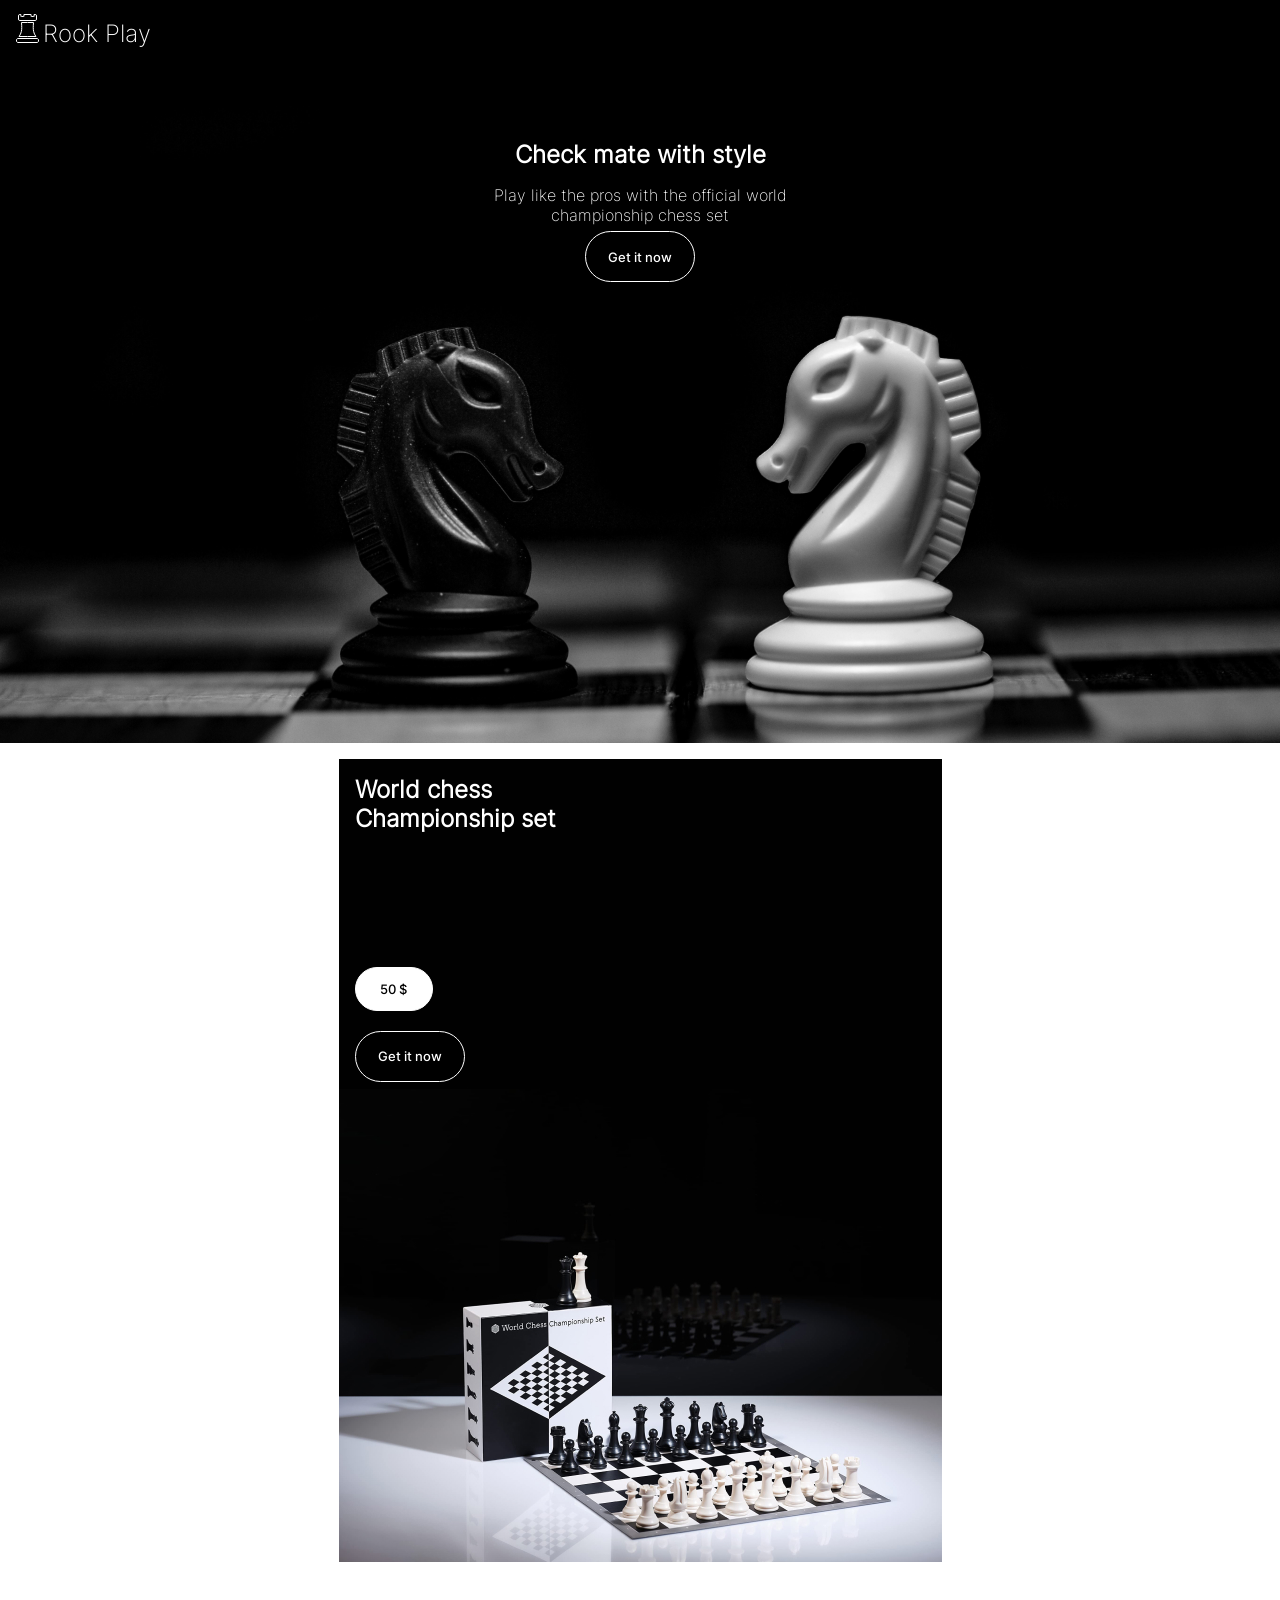
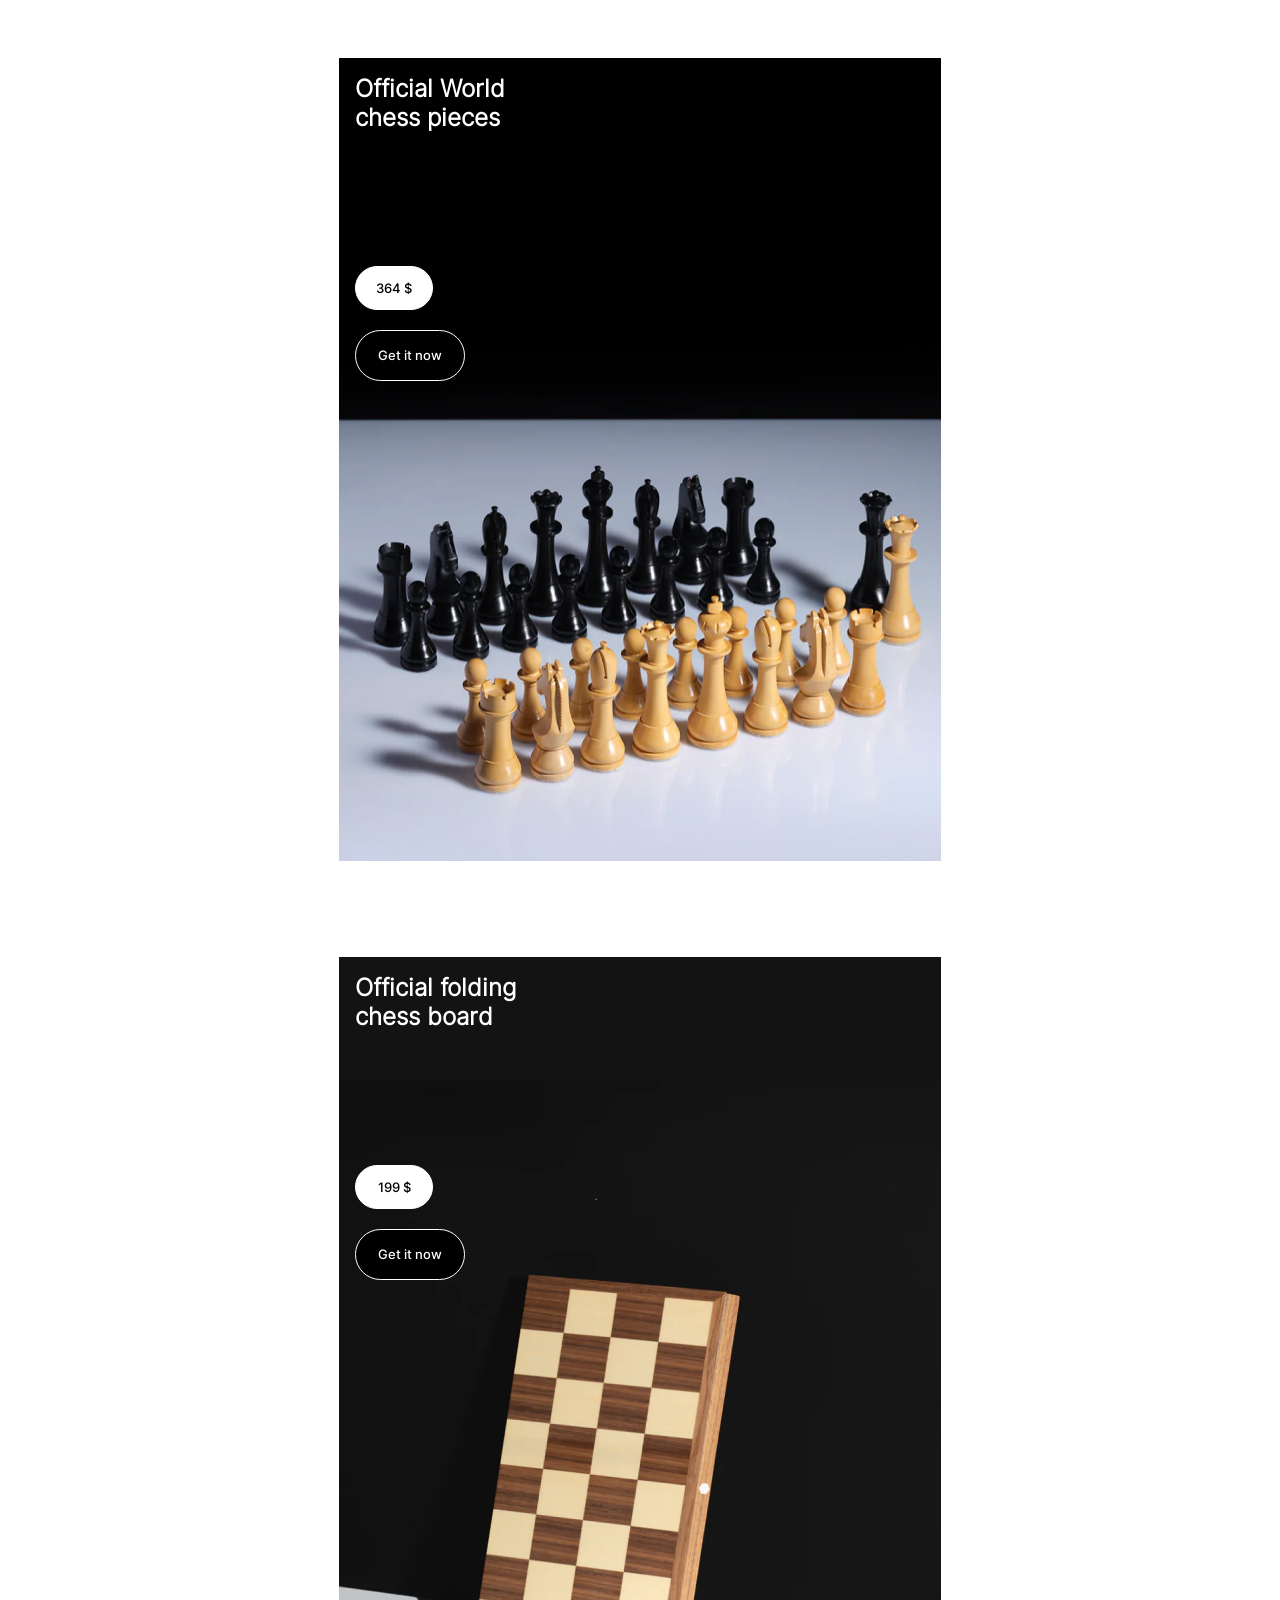
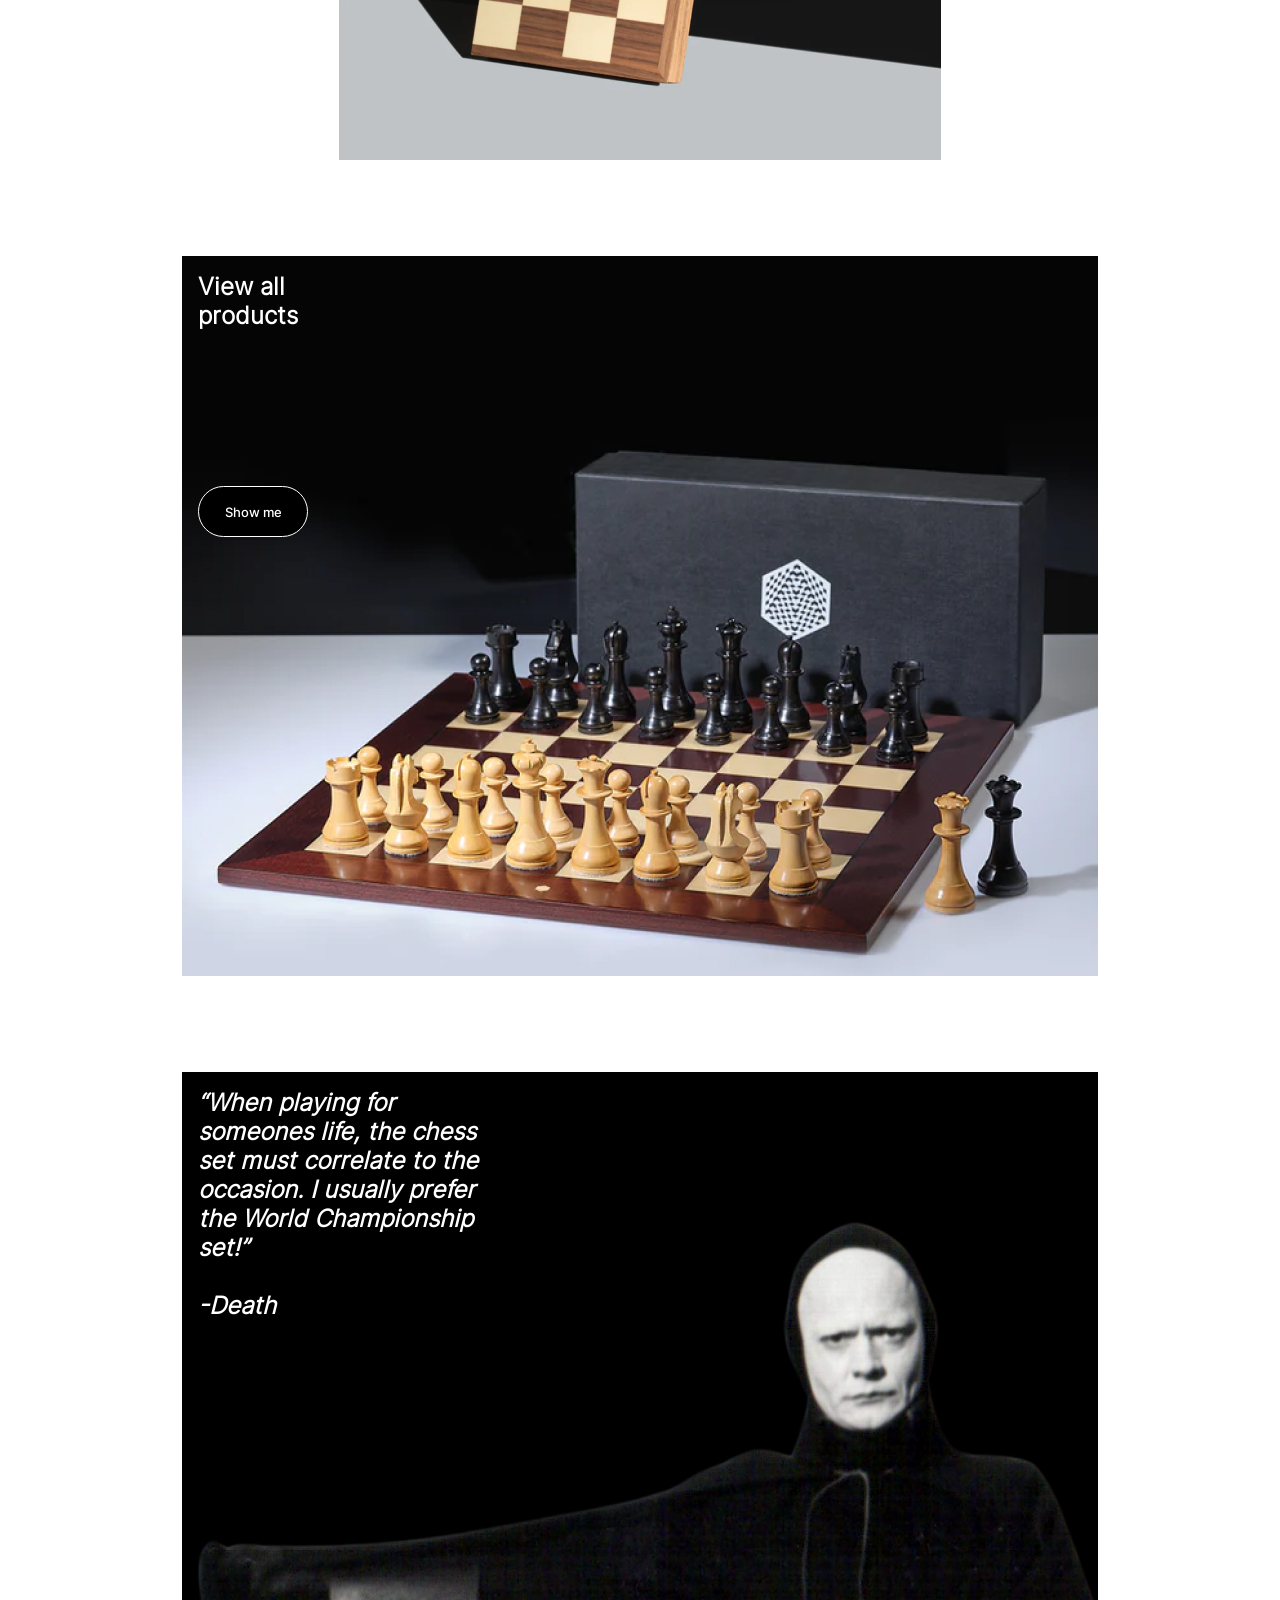
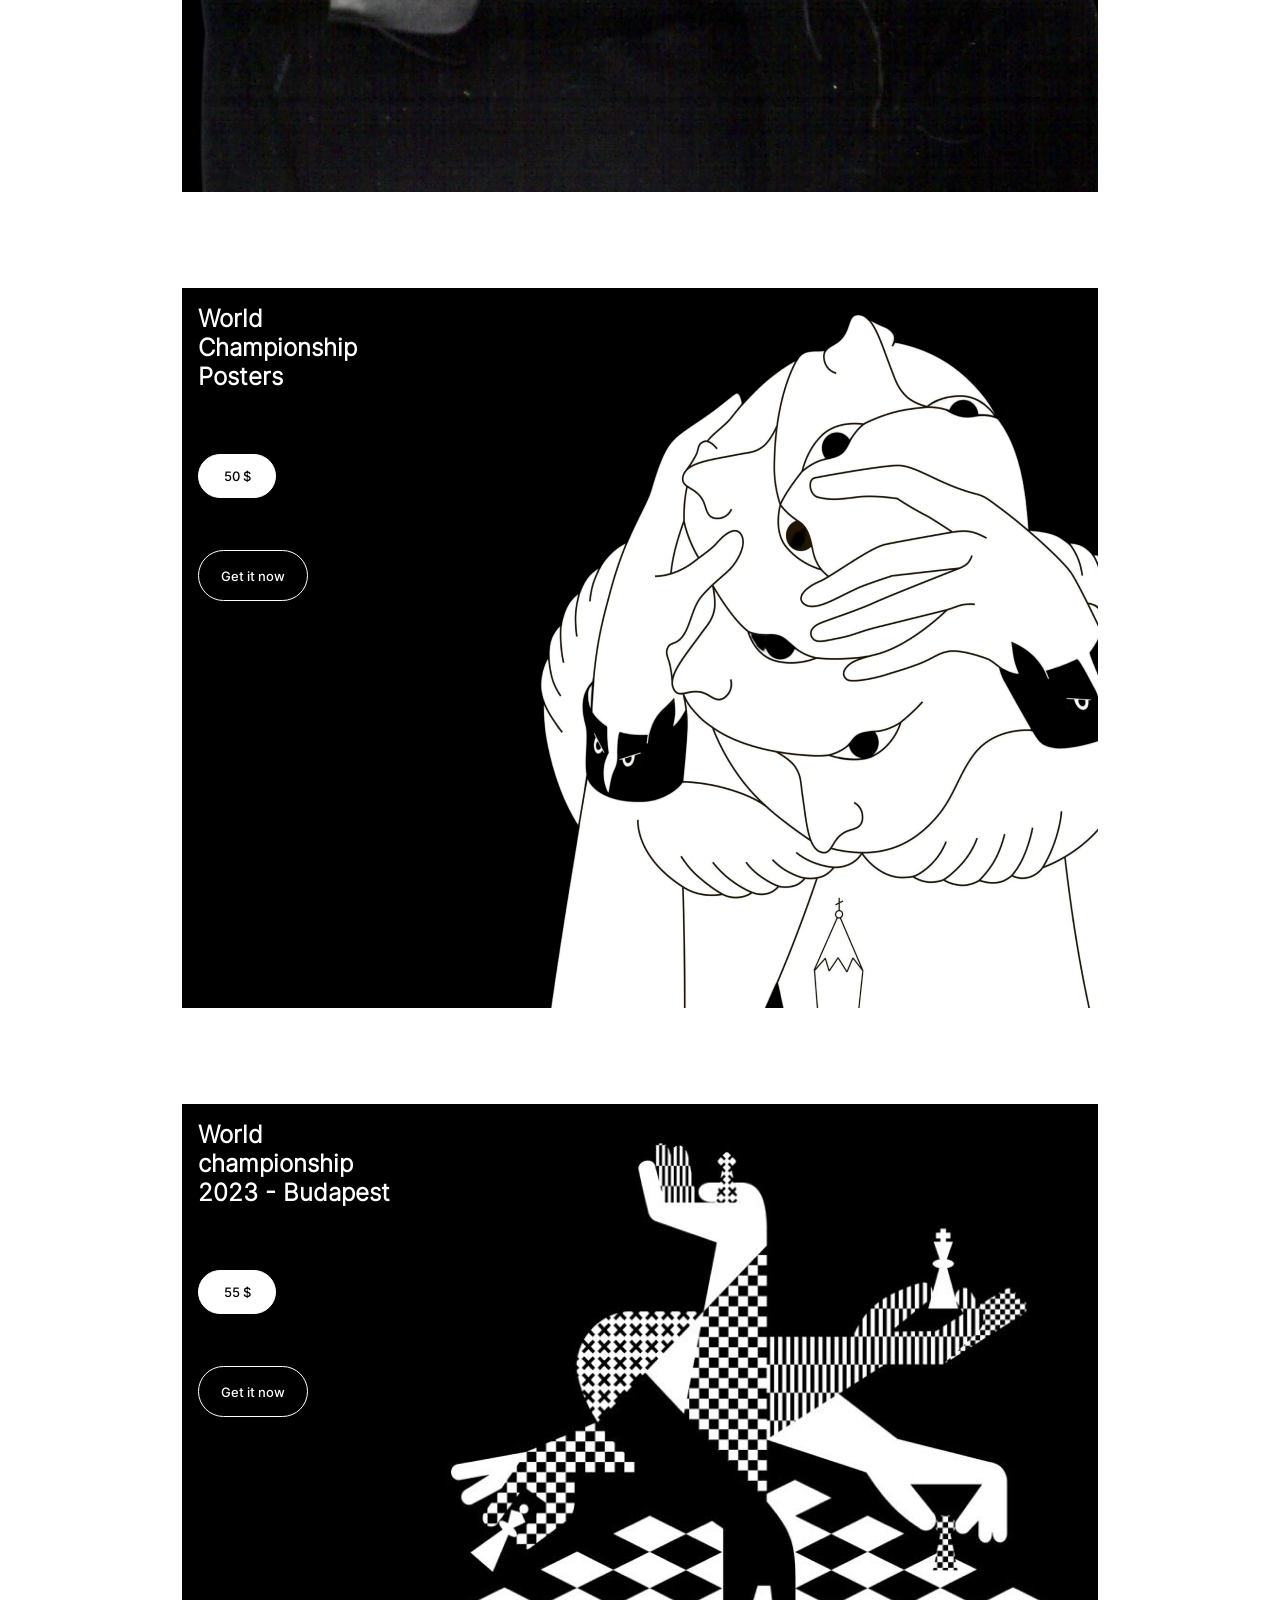
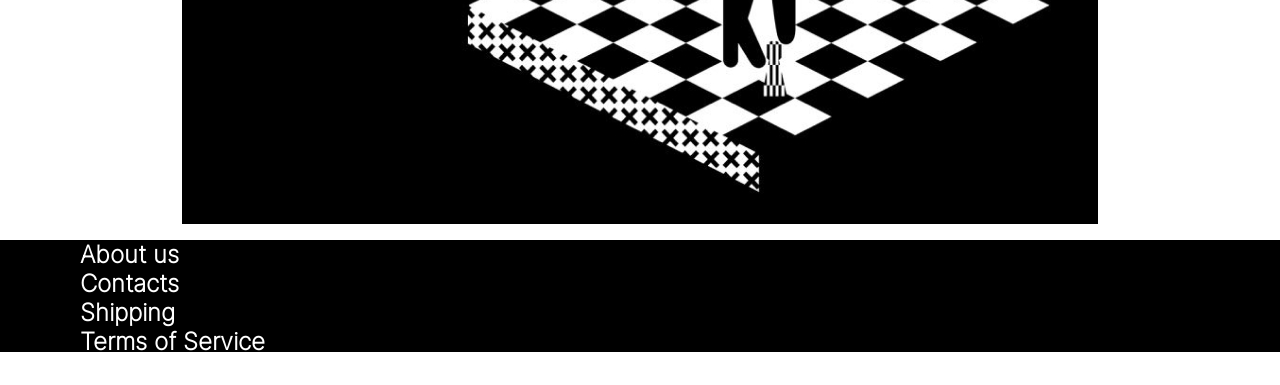
==== index.html @ f9049eaf "new pictures and some styling" ====
<!DOCTYPE html>
<html lang="en">
  <head>
    <link href="styles.css" rel="stylesheet" />
    <link href="fonts.css" rel="stylesheet" />
    <meta charset="UTF-8" />
    <meta http-equiv="X-UA-Compatible" content="IE=edge" />
    <meta name="viewport" content="width=device-width, initial-scale=1.0" />
    <title>Rookplay</title>
  </head>
  <body>
    <header>
      <nav>
        <div class="logo">
          <img src="/pictures/logo.svg" />
        </div>
        <p>Rook Play</p>
        <div class="hamburgerMenu">
          <img src="/pictures/hamburgerMenu.svg" />
        </div>
        <div class="desktopNav">
          <p>About</p>
          <p>Tickets</p>
          <p>shop</p>
        </div>
      </nav>
      <section class="hero">
        <h2>Check mate with style</h2>
        <p>Play like the pros with the official world championship chess set</p>
        <img class="heroMobile" src="/pictures/hero320.png" />
        <img class="heroDesktop" src="/pictures/herobig.png" />
        <button class="buy">Get it now</button>
      </section>
    </header>

    <main>
      <section id="set" class="card">
        <h2>World chess Championship set</h2>
        <img
          class="picturesMobile"
          src="/pictures/coffee-house-chess-pieces-black-boxwood-both-pieces-thumb-1500x1180__26041 2.png"
          alt="chess set"
        />
        <img
          class="picturesDesktop"
          src="/pictures/setDesktop.jpg"
          alt="chess set"
        />

        <button class="buy">Get it now</button>
        <button class="price">50 $</button>
      </section>

      <section id="pieces" class="card">
        <h2>Official World <br />chess pieces</h2>
        <img
          class="picturesMobile"
          src="/pictures/coffee-house-chess-pieces-black-boxwood-both-pieces-thumb-1500x1180__26041 3.png"
        />
        <img class="picturesDesktop" src="/pictures/piecesDesktop.jpg" />
        <button class="buy">Get it now</button>
        <button class="price">364 $</button>
      </section>

      <section id="board" class="card">
        <h2>
          Official folding <br />
          chess board
        </h2>
        <img
          class="picturesMobile"
          src="/pictures/board.png"
          alt="chessBoard"
        />
        <img class="picturesDesktop" src="/pictures/foldingDesktop.jpg" />
        <button class="buy">Get it now</button>
        <button class="price">199 $</button>
      </section>

      <section id="allProducts" class="card">
        <h2>
          View all<br />
          products
        </h2>
        <img
          class="picturesMobile"
          src="/pictures/viewallproducts.jpg"
          alt="view all products"
        />
        <img class="picturesDesktop" src="/pictures/viewAllDesktop.jpg" />
        <button class="buy">Show me</button>
      </section>

      <section id="quote" class="card">
        <h2 class="quote">
          “When playing for someones life, the chess set must correlate to the
          occasion. I usually prefer the World Championship set!” <br /><br />
          -Death
        </h2>
        <img
          class="picturesMobile"
          src="/pictures/doden320.jpg"
          alt="view all products"
        />
        <img class="picturesDesktop" src="/pictures/deathDesktop.jpg" />
      </section>

      <section id="poster" class="card">
        <h2>
          World<br />
          Championship<br />
          Posters
        </h2>
        <img class="picturesMobile" src="/pictures/poster.jpg" alt="poster" />
        <img class="picturesDesktop" src="/pictures/posterDesktop.jpg" />
        <button class="buy">Get it now</button>
        <button class="price">50 $</button>
      </section>

      <section id="ticket" class="card">
        <h2>
          World <br />
          championship <br />
          2023 - Budapest
        </h2>
        <img class="picturesMobile" src="/pictures/tickets.png" alt="tickets" />
        <img class="picturesDesktop" src="/pictures/ticketsDesktop.jpg" />
        <button class="buy">Get it now</button>
        <button class="price">55 $</button>
      </section>
    </main>

    <footer>
      <div class="footerText">
        <h3>About us</h3>
        <h3>Contacts</h3>
        <h3>Shipping</h3>
        <h3>Terms of Service</h3>
        <h3>Refunds</h3>
      </div>
    </footer>
  </body>
</html>
---- styles.css ----
body {
  color: white;
  align-content: center;
  flex-direction: column;
  font-size: 16px;
  padding: 0;
  margin: 0;
}

nav {
  background-color: black;
  display: flex;
  align-items: center;
  height: 3.75rem;
  justify-content: space-between;
  padding-left: 1rem;
  padding-right: 1rem;
}

nav p {
  padding-left: 1.7rem;
  padding-top: 0.4rem;
  font-size: 24px;
  color: white;
}

.desktopNav {
  display: none;
}

header {
  background-color: black;
  width: 100%;
  display: flex;
  justify-content: center;
  align-content: center;
  flex-direction: column;
  padding: 0;
  margin: 0;
}

/* main {
      margin-left: 1rem;
      margin-right: 1rem;
  } */

h2,
p {
  padding-left: 1rem;
  padding-right: 1rem;
  position: absolute;
}

button.buy,
button.price {
  background-color: black;
  border-radius: 30px;
  border-color: white;
  border-width: 1px;
  border-style: groove;
  font-family: "interMedium";
  color: white;
  align-self: center;
  position: absolute;
}

button.buy {
  height: 3.188rem;
  width: 6.875rem;
  margin-right: 12rem;
  margin-bottom: 13rem;
}

button.price {
  width: 4.875rem;
  height: 2.75rem;
  margin-left: 14rem;
  margin-bottom: 21.4rem;
  /* margin-bottom: 98%; */
  background-color: white;
  color: black;
}

footer {
  margin-top: 1rem;
  height: 12.5rem;
  width: 100%;
  background-color: black;
  display: flex;
  flex-direction: column;
  justify-content: space-around;
  padding-left: 1rem;
}

/* section 1 */

.heroDesktop {
  display: none;
}
.hero {
  display: flex;
  flex-direction: column;
  align-items: center;
  text-align: center;
}

.hero h2 {
  margin-top: 5rem;
}

.hero p {
  margin-top: 7.813rem;
  width: 20.5rem;
}

.hero button {
  margin-top: 10.688rem;
  margin-right: 0rem;
}

/* section 1 */

#poster button.buy,
#ticket button.buy {
  margin-top: 4rem;
}

.picturesMobile {
  display: flex;
  /* width: 90%;
    height: 90%; */
}

.picturesDesktop {
  display: none;
}

.card {
  margin-top: 1rem;
  display: flex;
  justify-content: center;
}

.card h2 {
  width: 18.125rem;
  padding-top: 1rem;
}

.quote {
  font-style: italic;
}

@media screen and (min-width: 640px) {
  main {
    display: grid;
    grid-template-columns: repeat(2, 1fr);
    margin-left: 0;
    margin-right: 0;
  }

  .hamburgerMenu {
    display: none;
  }
  .desktopNav {
    display: flex;
  }

  .footerText {
    justify-content: space-between;
    flex-direction: row;
    align-items: center;
    margin-left: 1rem;
    margin-right: 1rem;
  }

  footer {
    height: 7rem;
  }
}

@media screen and (min-width: 1025px) {
  .heroMobile {
    display: none;
  }

  .heroDesktop {
    display: flex;
    width: 100%;
  }

  .picturesMobile {
    display: none;
  }

  .picturesDesktop {
    display: flex;
  }

  main {
    display: flex;
    flex-wrap: wrap;
    justify-content: space-evenly;
    margin-left: 0;
    margin-right: 0;
    gap: 5rem;
  }

  .card {
    display: flex;
    justify-content: left;
  }

  .card h2,
  .card button {
    margin-left: 1rem;
  }
  .footerText {
    justify-content: space-between;
    flex-direction: row;
    align-items: center;
    margin-left: 4rem;
    margin-right: 4rem;
  }
  footer {
    height: 7rem;
  }
}
---- fonts.css ----
@font-face {
    font-family: "interLight";
    src: local("interLight"), url(/Fonts/Inter/static/Inter-Light.ttf) format("truetype");
}

@font-face {
    font-family: 'interExtraLight';
    src:local('interExtraLight'), url(/Fonts/Inter/static/Inter-ExtraLight.ttf) format("truetype");
}
@font-face {
    font-family: 'interMedium';
    src:local('interMedium'), url(/Fonts/Inter/static/Inter-Medium.ttf) format("truetype");
}

p {
    font-family: 'interExtraLight';
    font-size: 16px;
}
h2 {
    font-size: 24px;
    font-family: 'interLight';
}

h3 {
    font-size: 24px;
    font-family: 'interExtraLight';
}

h1, h2, h3, p {
    padding: 0;
    margin: 0;
}
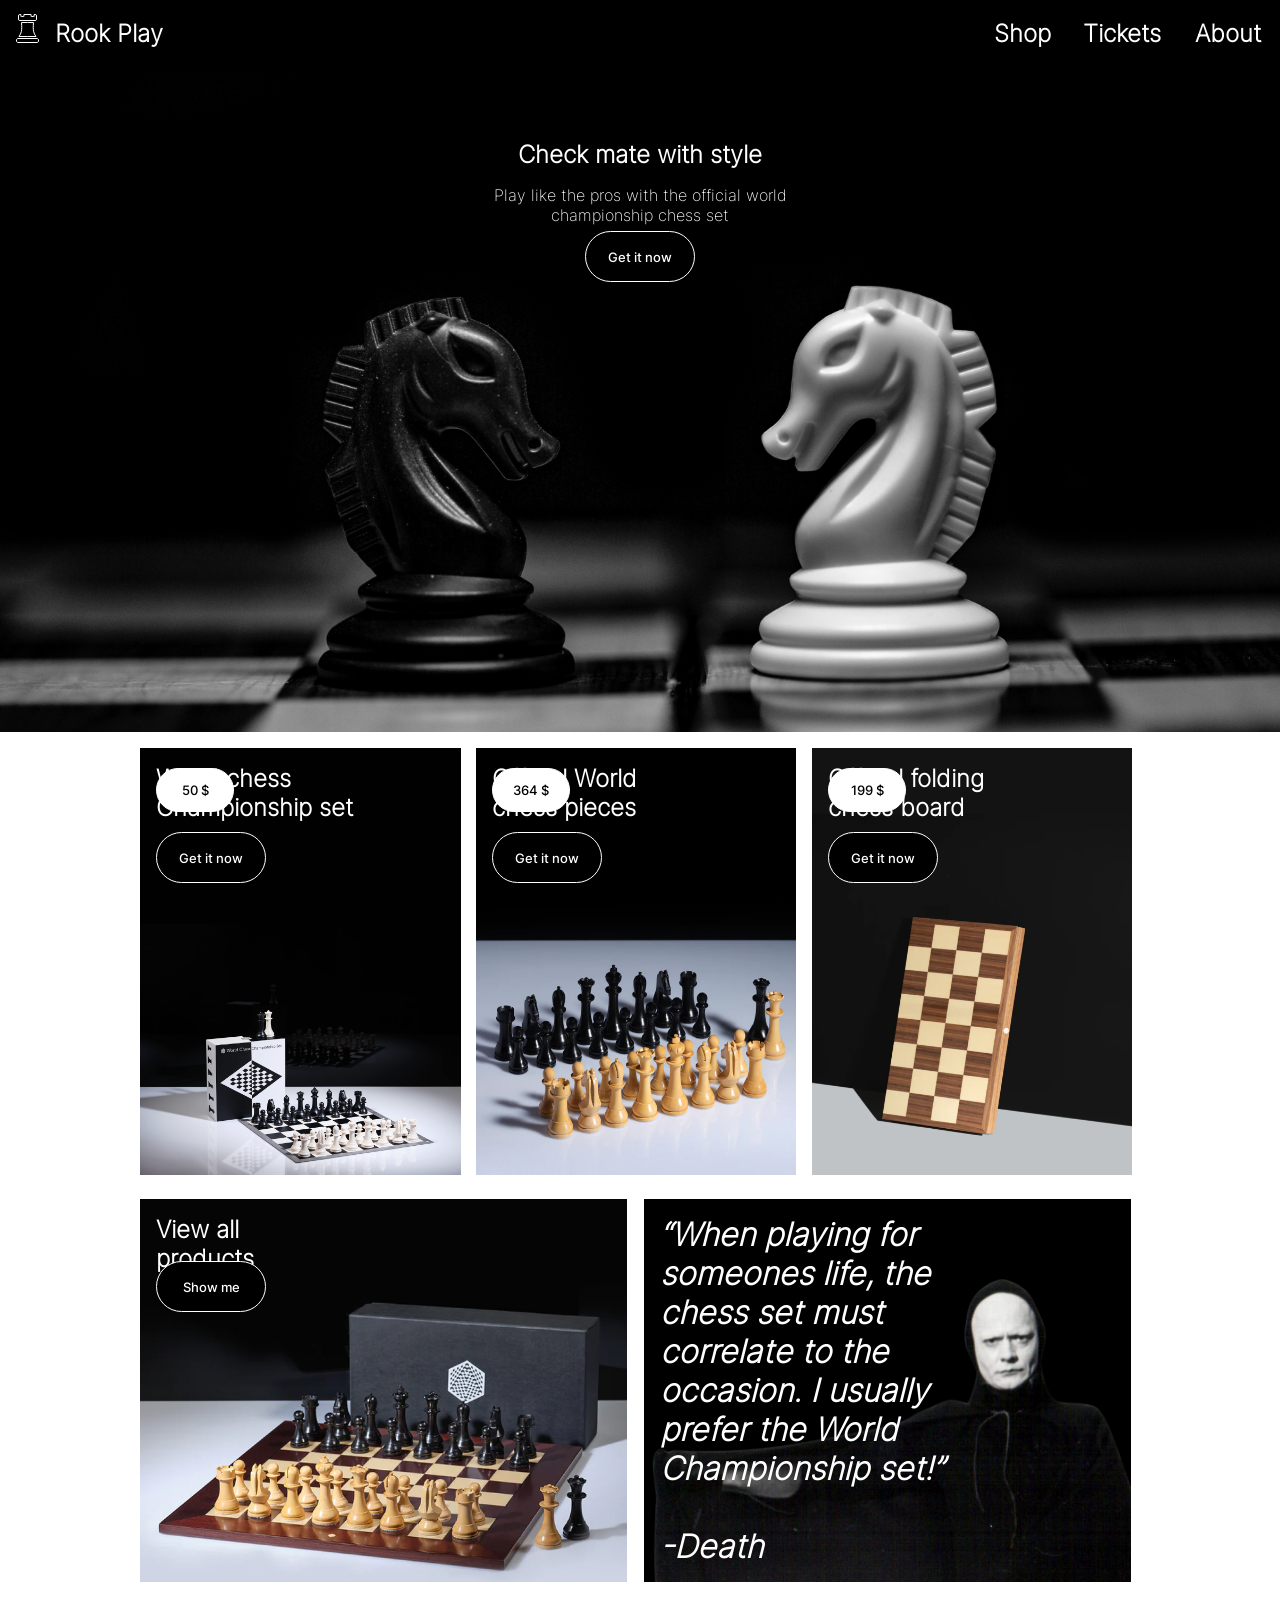
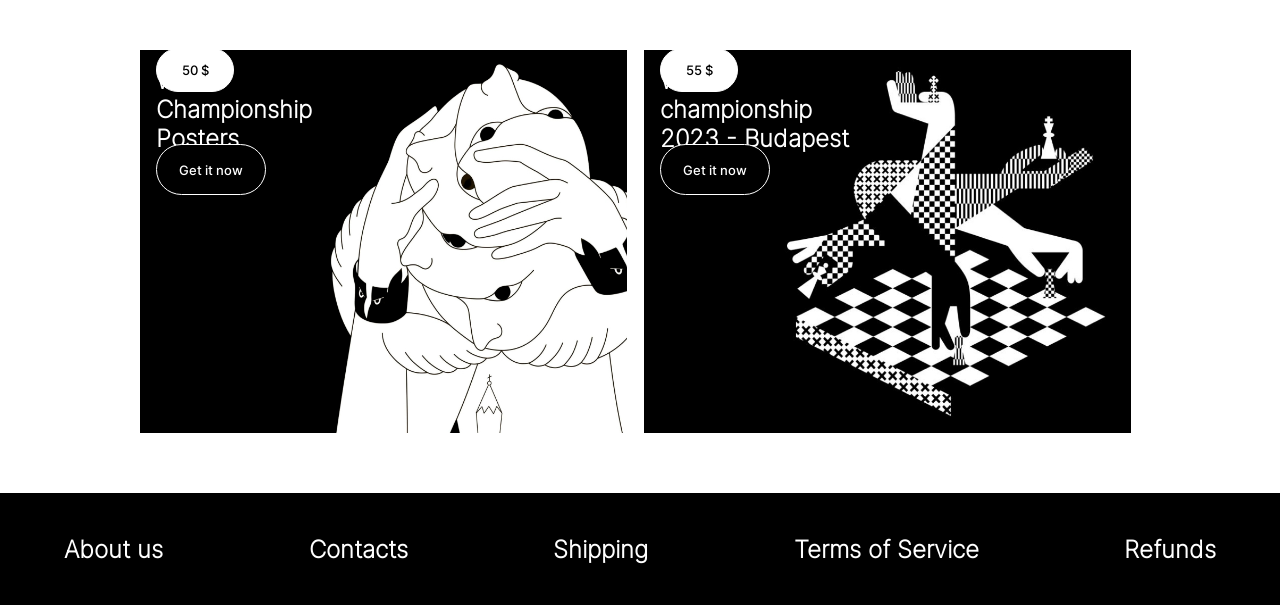
==== commit c6173623: "tried to finish everything but still some things left" ====
--- a/index.html
+++ b/index.html
@@ -14,25 +14,25 @@
         <div class="logo">
           <img src="/pictures/logo.svg" />
         </div>
-        <p>Rook Play</p>
-        <div class="hamburgerMenu">
-          <img src="/pictures/hamburgerMenu.svg" />
+        <div class="navInfo">
+          <h1>Rook Play</h1>
         </div>
-        <div class="desktopNav">
-          <p>About</p>
-          <p>Tickets</p>
-          <p>shop</p>
+        <div class="about">
+          <h2>About</h2>
         </div>
+        <div class="tickets"><h2>Tickets</h2></div>
+        <div class="shop"><h2>Shop</h2></div>
+        <img class="hamburgerMenu" src="/pictures/hamburgerMenu.svg" />
       </nav>
-      <section class="hero">
-        <h2>Check mate with style</h2>
-        <p>Play like the pros with the official world championship chess set</p>
-        <img class="heroMobile" src="/pictures/hero320.png" />
-        <img class="heroDesktop" src="/pictures/herobig.png" />
-        <button class="buy">Get it now</button>
-      </section>
     </header>
-
+    <section class="hero">
+      <h2>Check mate with style</h2>
+      <p>Play like the pros with the official world championship chess set</p>
+      <img class="heroMobile" src="/pictures/heroSmallDesktop.jpg" />
+      <img class="heroSmallDesktop" src="/pictures/heroSmallDesktop.jpg" />
+      <img class="heroDesktop" src="/pictures/heroDesktop.jpg" />
+      <button class="buy">Get it now</button>
+    </section>
     <main>
       <section id="set" class="card">
         <h2>World chess Championship set</h2>
--- a/styles.css
+++ b/styles.css
@@ -12,19 +12,38 @@
   display: flex;
   align-items: center;
   height: 3.75rem;
-  justify-content: space-between;
+  /* justify-content: space-between; */
   padding-left: 1rem;
   padding-right: 1rem;
 }
 
-nav p {
-  padding-left: 1.7rem;
+nav h1 {
+  padding-left: 1rem;
   padding-top: 0.4rem;
   font-size: 24px;
   color: white;
 }
 
-.desktopNav {
+.navInfo {
+  display: flex;
+  align-items: center;
+  justify-content: space-between;
+}
+.hamburgerMenu {
+  position: absolute;
+  right: 0;
+  margin-right: 1rem;
+}
+
+.about {
+  display: none;
+}
+
+.shop {
+  display: none;
+}
+
+.tickets {
   display: none;
 }
 
@@ -38,11 +57,6 @@
   padding: 0;
   margin: 0;
 }
-
-/* main {
-      margin-left: 1rem;
-      margin-right: 1rem;
-  } */
 
 h2,
 p {
@@ -81,6 +95,76 @@
   color: black;
 }
 
+/* section 1 */
+.heroMobile {
+  display: flex;
+  width: 100%;
+  height: 100%;
+  object-fit: cover;
+}
+
+.heroDesktop {
+  display: none;
+}
+
+.heroSmallDesktop {
+  display: none;
+}
+.hero {
+  display: flex;
+  flex-direction: column;
+  align-items: center;
+  text-align: center;
+  background-color: black;
+  height: 36.25rem;
+}
+
+.hero h2 {
+  margin-top: 5rem;
+}
+
+.hero p {
+  margin-top: 7.813rem;
+  width: 20.5rem;
+}
+
+.hero button {
+  margin-top: 10.688rem;
+  margin-right: 0rem;
+}
+
+/* section 1 */
+
+#poster button.buy,
+#ticket button.buy {
+  margin-top: 4rem;
+}
+
+.picturesMobile {
+  display: flex;
+  /* width: 90%;
+    height: 90%; */
+}
+
+.picturesDesktop {
+  display: none;
+}
+
+.card {
+  margin-top: 1rem;
+  display: flex;
+  justify-content: center;
+}
+
+.card h2 {
+  width: 18.125rem;
+  padding-top: 1rem;
+}
+
+.quote {
+  font-style: italic;
+}
+
 footer {
   margin-top: 1rem;
   height: 12.5rem;
@@ -89,65 +173,15 @@
   display: flex;
   flex-direction: column;
   justify-content: space-around;
-  padding-left: 1rem;
-}
-
-/* section 1 */
-
-.heroDesktop {
-  display: none;
-}
-.hero {
+  /* padding-left: 1rem; */
+}
+
+.footerText {
+  margin-left: 1.5rem;
+  margin-top: 1rem;
+  margin-bottom: 1rem;
   display: flex;
   flex-direction: column;
-  align-items: center;
-  text-align: center;
-}
-
-.hero h2 {
-  margin-top: 5rem;
-}
-
-.hero p {
-  margin-top: 7.813rem;
-  width: 20.5rem;
-}
-
-.hero button {
-  margin-top: 10.688rem;
-  margin-right: 0rem;
-}
-
-/* section 1 */
-
-#poster button.buy,
-#ticket button.buy {
-  margin-top: 4rem;
-}
-
-.picturesMobile {
-  display: flex;
-  /* width: 90%;
-    height: 90%; */
-}
-
-.picturesDesktop {
-  display: none;
-}
-
-.card {
-  margin-top: 1rem;
-  display: flex;
-  justify-content: center;
-}
-
-.card h2 {
-  width: 18.125rem;
-  padding-top: 1rem;
-}
-
-.quote {
-  font-style: italic;
 }
 
 @media screen and (min-width: 640px) {
@@ -158,13 +192,6 @@
     margin-right: 0;
   }
 
-  .hamburgerMenu {
-    display: none;
-  }
-  .desktopNav {
-    display: flex;
-  }
-
   .footerText {
     justify-content: space-between;
     flex-direction: row;
@@ -179,6 +206,35 @@
 }
 
 @media screen and (min-width: 1025px) {
+  .hamburgerMenu {
+    display: none;
+  }
+
+  .about,
+  .tickets,
+  .shop {
+    display: flex;
+    position: absolute;
+    right: 0;
+    align-items: center;
+    padding-top: 0.4rem;
+  }
+
+  .about {
+    padding-right: 5.3rem;
+  }
+
+  .tickets {
+    padding-right: 12.3rem;
+  }
+
+  .shop {
+    padding-right: 17.9rem;
+  }
+
+  .hero {
+    height: 42rem;
+  }
   .heroMobile {
     display: none;
   }
@@ -186,6 +242,8 @@
   .heroDesktop {
     display: flex;
     width: 100%;
+    height: 100%;
+    object-fit: cover;
   }
 
   .picturesMobile {
@@ -198,11 +256,68 @@
 
   main {
     display: flex;
-    flex-wrap: wrap;
-    justify-content: space-evenly;
-    margin-left: 0;
-    margin-right: 0;
-    gap: 5rem;
+    justify-content: center;
+    display: grid;
+
+    /* margin-left: 1rem; */
+    grid-template-columns: [first] 10rem [line2] 10rem [line3] 10rem [line4] 10rem [line5]10rem [line6]10rem[end];
+    grid-template-rows: repeat(3, 1fr);
+    gap: 0.5rem;
+  }
+
+  #set,
+  #pieces,
+  #board {
+    width: 320px;
+    height: 427px;
+  }
+
+  #allProducts,
+  #poster,
+  #quote,
+  #ticket {
+    width: 489px;
+    height: 383px;
+  }
+
+  #set {
+    grid-column-start: 1;
+    grid-row-start: 1;
+  }
+
+  #pieces {
+    grid-column-start: 3;
+    grid-row-start: 1;
+  }
+
+  #board {
+    grid-column-start: 5;
+    grid-row-start: 1;
+  }
+
+  #quote {
+    grid-column-start: 4;
+    grid-row-start: 2;
+  }
+
+  #quote h2 {
+    font-size: 32px;
+    width: 20rem;
+  }
+
+  #allProducts {
+    grid-column-start: 1;
+    grid-row-start: 2;
+  }
+
+  #poster {
+    grid-column-start: 1;
+    grid-row-start: 3;
+  }
+
+  #ticket {
+    grid-column-start: 4;
+    grid-row-start: 3;
   }
 
   .card {
@@ -225,3 +340,148 @@
     height: 7rem;
   }
 }
+
+@media screen and (min-width: 1920px) {
+  .hamburgerMenu {
+    display: none;
+  }
+
+  .about,
+  .tickets,
+  .shop {
+    display: flex;
+    position: absolute;
+    right: 0;
+    align-items: center;
+    padding-top: 0.4rem;
+  }
+
+  .about {
+    padding-right: 5.3rem;
+  }
+
+  .tickets {
+    padding-right: 12.3rem;
+  }
+
+  .shop {
+    padding-right: 17.9rem;
+  }
+
+  .hero {
+    height: 60.25rem;
+  }
+  .heroMobile {
+    display: none;
+  }
+  .heroSmallDesktop {
+    display: none;
+  }
+  .heroDesktop {
+    display: flex;
+    width: 100%;
+    height: 100%;
+    object-fit: cover;
+  }
+
+  .picturesMobile {
+    display: none;
+  }
+
+  .picturesDesktop {
+    display: flex;
+  }
+
+  #set,
+  #pieces,
+  #board {
+    width: auto;
+    height: auto;
+  }
+
+  #allProducts,
+  #poster,
+  #quote,
+  #ticket {
+    width: auto;
+    height: auto;
+  }
+  main {
+    display: grid;
+    margin-top: 1rem;
+    margin-left: 1rem;
+    margin-right: 1rem;
+    margin-bottom: 1rem;
+    grid-template-columns: [first] 301px [line2] 301px [line3] 301px [line4] 301px [line5]301px [line6]301px[end];
+
+    grid-template-rows: repeat(3, 1fr);
+    gap: 1rem;
+  }
+
+  #set {
+    grid-column-start: 1;
+    grid-row-start: 1;
+  }
+
+  #pieces {
+    grid-column-start: 3;
+    grid-row-start: 1;
+  }
+
+  #board {
+    grid-column-start: 5;
+    grid-row-start: 1;
+  }
+  /* #quote,
+  #allProducts,
+  #poster,
+  #ticket {
+    width: 916px;
+    height: 720px;
+  } */
+
+  #quote {
+    grid-column-start: 4;
+    grid-row-start: 2;
+  }
+
+  #quote h2 {
+    font-size: 35px;
+    width: 33rem;
+  }
+
+  #allProducts {
+    grid-column-start: 1;
+    grid-row-start: 2;
+  }
+
+  #poster {
+    grid-column-start: 1;
+    grid-row-start: 3;
+  }
+
+  #ticket {
+    grid-column-start: 4;
+    grid-row-start: 3;
+  }
+
+  .card {
+    display: flex;
+    justify-content: left;
+  }
+
+  .card h2,
+  .card button {
+    margin-left: 1rem;
+  }
+  .footerText {
+    justify-content: space-between;
+    flex-direction: row;
+    align-items: center;
+    margin-left: 4rem;
+    margin-right: 4rem;
+  }
+  footer {
+    height: 7rem;
+  }
+}
--- a/fonts.css
+++ b/fonts.css
@@ -1,32 +1,41 @@
 @font-face {
-    font-family: "interLight";
-    src: local("interLight"), url(/Fonts/Inter/static/Inter-Light.ttf) format("truetype");
+  font-family: "interLight";
+  src: local("interLight"),
+    url(/Fonts/Inter/static/Inter-Light.ttf) format("truetype");
 }
 
 @font-face {
-    font-family: 'interExtraLight';
-    src:local('interExtraLight'), url(/Fonts/Inter/static/Inter-ExtraLight.ttf) format("truetype");
+  font-family: "interExtraLight";
+  src: local("interExtraLight"),
+    url(/Fonts/Inter/static/Inter-ExtraLight.ttf) format("truetype");
 }
 @font-face {
-    font-family: 'interMedium';
-    src:local('interMedium'), url(/Fonts/Inter/static/Inter-Medium.ttf) format("truetype");
+  font-family: "interMedium";
+  src: local("interMedium"),
+    url(/Fonts/Inter/static/Inter-Medium.ttf) format("truetype");
 }
 
+h1 {
+  font-family: "interExtraLight";
+}
 p {
-    font-family: 'interExtraLight';
-    font-size: 16px;
+  font-family: "interExtraLight";
+  font-size: 16px;
 }
 h2 {
-    font-size: 24px;
-    font-family: 'interLight';
+  font-size: 24px;
+  font-family: "interExtraLight";
 }
 
 h3 {
-    font-size: 24px;
-    font-family: 'interExtraLight';
+  font-size: 24px;
+  font-family: "interExtraLight";
 }
 
-h1, h2, h3, p {
-    padding: 0;
-    margin: 0;
-}+h1,
+h2,
+h3,
+p {
+  padding: 0;
+  margin: 0;
+}
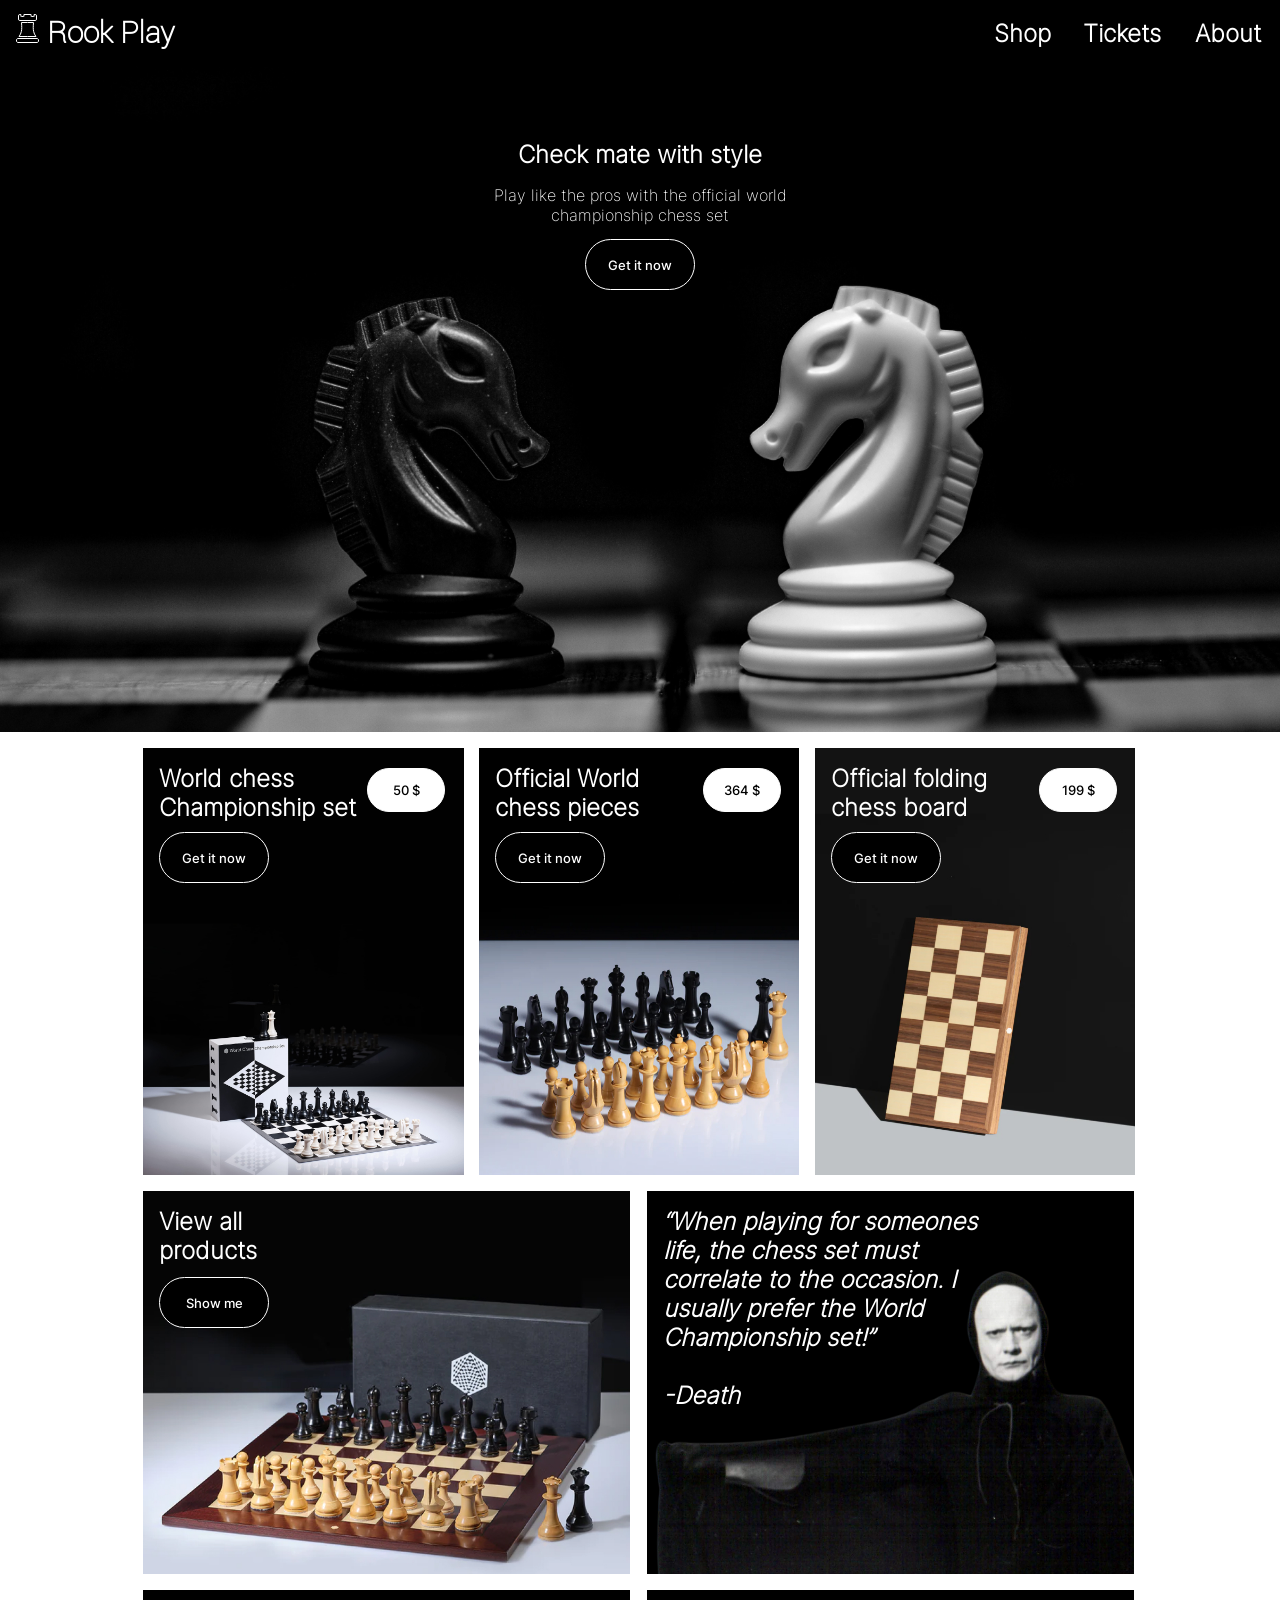
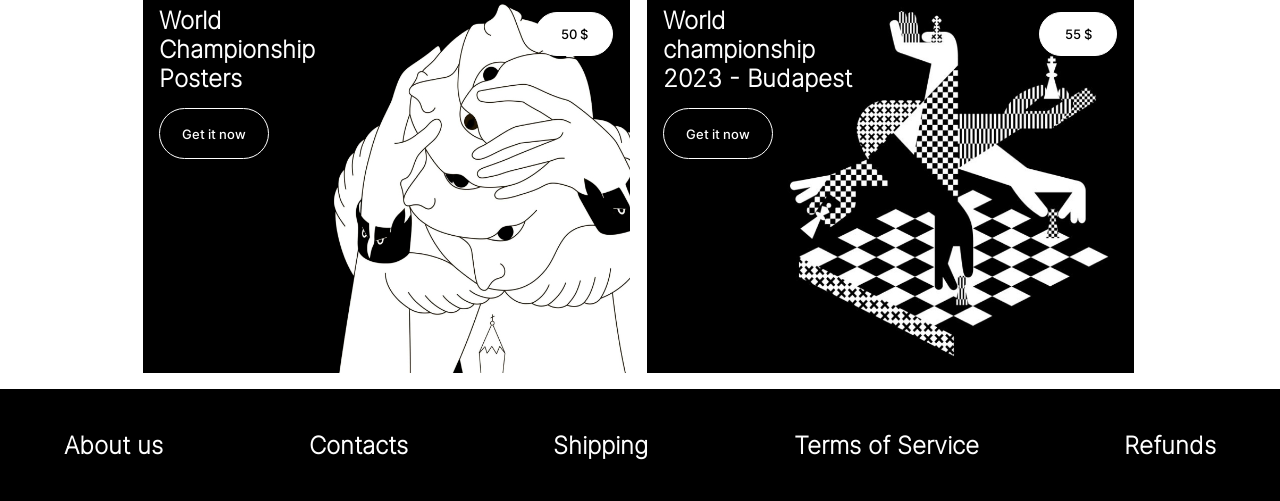
==== commit 6cf7a3ea: "fixed hero picture that is more aligned" ====
--- a/index.html
+++ b/index.html
@@ -30,7 +30,7 @@
       <p>Play like the pros with the official world championship chess set</p>
       <img class="heroMobile" src="/pictures/heroSmallDesktop.jpg" />
       <img class="heroSmallDesktop" src="/pictures/heroSmallDesktop.jpg" />
-      <img class="heroDesktop" src="/pictures/heroDesktop.jpg" />
+      <img class="heroDesktop" src="/pictures/alignedHero.jpg" />
       <button class="buy">Get it now</button>
     </section>
     <main>
--- a/styles.css
+++ b/styles.css
@@ -18,7 +18,7 @@
 }
 
 nav h1 {
-  padding-left: 1rem;
+  padding-left: 0.5rem;
   padding-top: 0.4rem;
   font-size: 24px;
   color: white;
@@ -83,6 +83,7 @@
   width: 6.875rem;
   margin-right: 12rem;
   margin-bottom: 13rem;
+  cursor: pointer;
 }
 
 button.price {
@@ -129,7 +130,7 @@
 }
 
 .hero button {
-  margin-top: 10.688rem;
+  margin-top: 11.2rem;
   margin-right: 0rem;
 }
 
@@ -206,8 +207,16 @@
 }
 
 @media screen and (min-width: 1025px) {
+  nav h1 {
+    font-size: 30px;
+    padding-top: 0.3rem;
+  }
   .hamburgerMenu {
     display: none;
+  }
+
+  .card {
+    margin-top: 0;
   }
 
   .about,
@@ -218,6 +227,7 @@
     right: 0;
     align-items: center;
     padding-top: 0.4rem;
+    cursor: pointer;
   }
 
   .about {
@@ -259,10 +269,15 @@
     justify-content: center;
     display: grid;
 
-    /* margin-left: 1rem; */
+    margin-left: 1.4rem;
+    margin-top: 1rem;
+    margin-right: 1rem;
+    margin-bottom: 1rem;
+    /* grid-template-columns: [first] 10rem [line2] 10rem [line3] 10rem [line4] 10rem [line5]10rem [line6]10rem[end]; */
     grid-template-columns: [first] 10rem [line2] 10rem [line3] 10rem [line4] 10rem [line5]10rem [line6]10rem[end];
-    grid-template-rows: repeat(3, 1fr);
-    gap: 0.5rem;
+    grid-template-rows: repeat(427px, 383px, 383px);
+    row-gap: 1rem;
+    column-gap: 0.5rem;
   }
 
   #set,
@@ -301,7 +316,6 @@
   }
 
   #quote h2 {
-    font-size: 32px;
     width: 20rem;
   }
 
@@ -310,11 +324,24 @@
     grid-row-start: 2;
   }
 
+  #allProducts button.buy {
+    margin-top: 3rem;
+  }
+
   #poster {
     grid-column-start: 1;
     grid-row-start: 3;
   }
 
+  #poster button.buy,
+  #ticket button.buy {
+    margin-top: 7rem;
+  }
+  #ticket button.price,
+  #poster button.price {
+    margin-left: 24.5rem;
+    margin-bottom: 18.4rem;
+  }
   #ticket {
     grid-column-start: 4;
     grid-row-start: 3;
@@ -326,9 +353,14 @@
   }
 
   .card h2,
-  .card button {
+  button.buy {
     margin-left: 1rem;
   }
+
+  .hero button {
+    margin-left: 0rem;
+  }
+
   .footerText {
     justify-content: space-between;
     flex-direction: row;
@@ -342,38 +374,10 @@
 }
 
 @media screen and (min-width: 1920px) {
-  .hamburgerMenu {
-    display: none;
-  }
-
-  .about,
-  .tickets,
-  .shop {
-    display: flex;
-    position: absolute;
-    right: 0;
-    align-items: center;
-    padding-top: 0.4rem;
-  }
-
-  .about {
-    padding-right: 5.3rem;
-  }
-
-  .tickets {
-    padding-right: 12.3rem;
-  }
-
-  .shop {
-    padding-right: 17.9rem;
-  }
-
   .hero {
     height: 60.25rem;
   }
-  .heroMobile {
-    display: none;
-  }
+
   .heroSmallDesktop {
     display: none;
   }
@@ -384,21 +388,13 @@
     object-fit: cover;
   }
 
-  .picturesMobile {
-    display: none;
-  }
-
   .picturesDesktop {
     display: flex;
   }
 
   #set,
   #pieces,
-  #board {
-    width: auto;
-    height: auto;
-  }
-
+  #board,
   #allProducts,
   #poster,
   #quote,
@@ -406,82 +402,58 @@
     width: auto;
     height: auto;
   }
+
+  #set button.buy,
+  #pieces button.buy,
+  #board button.buy {
+    margin-bottom: 34rem;
+  }
+
+  #set button.price,
+  #pieces button.price,
+  #board button.price {
+    margin-left: 30.8rem;
+    margin-bottom: 44.4rem;
+  }
+
+  #allProducts button.buy {
+    margin-top: 0rem;
+    margin-bottom: 34rem;
+  }
+
+  #poster button.buy,
+  #ticket button.buy {
+    margin-top: 0rem;
+    margin-bottom: 29rem;
+  }
+
+  #poster button.price,
+  #ticket button.price {
+    margin-left: 50.5rem;
+    margin-bottom: 44.6rem;
+  }
   main {
     display: grid;
-    margin-top: 1rem;
-    margin-left: 1rem;
+    /* margin-top: 1rem;
+    margin-left: 2rem;
     margin-right: 1rem;
-    margin-bottom: 1rem;
+    margin-bottom: 2rem; */
     grid-template-columns: [first] 301px [line2] 301px [line3] 301px [line4] 301px [line5]301px [line6]301px[end];
 
     grid-template-rows: repeat(3, 1fr);
-    gap: 1rem;
-  }
-
-  #set {
-    grid-column-start: 1;
-    grid-row-start: 1;
-  }
-
-  #pieces {
-    grid-column-start: 3;
-    grid-row-start: 1;
-  }
-
-  #board {
-    grid-column-start: 5;
-    grid-row-start: 1;
-  }
-  /* #quote,
-  #allProducts,
-  #poster,
-  #ticket {
-    width: 916px;
-    height: 720px;
-  } */
-
-  #quote {
-    grid-column-start: 4;
-    grid-row-start: 2;
+    row-gap: 1rem;
+    column-gap: 0.6rem;
+    margin-left: 2.5rem;
+    margin-right: 2rem;
+    margin-top: 2rem;
+    margin-bottom: 2rem;
+  }
+  main h2,
+  .hero h2 {
+    font-size: 32px;
   }
 
   #quote h2 {
-    font-size: 35px;
     width: 33rem;
   }
-
-  #allProducts {
-    grid-column-start: 1;
-    grid-row-start: 2;
-  }
-
-  #poster {
-    grid-column-start: 1;
-    grid-row-start: 3;
-  }
-
-  #ticket {
-    grid-column-start: 4;
-    grid-row-start: 3;
-  }
-
-  .card {
-    display: flex;
-    justify-content: left;
-  }
-
-  .card h2,
-  .card button {
-    margin-left: 1rem;
-  }
-  .footerText {
-    justify-content: space-between;
-    flex-direction: row;
-    align-items: center;
-    margin-left: 4rem;
-    margin-right: 4rem;
-  }
-  footer {
-    height: 7rem;
-  }
-}
+}
--- a/fonts.css
+++ b/fonts.css
@@ -15,8 +15,18 @@
     url(/Fonts/Inter/static/Inter-Medium.ttf) format("truetype");
 }
 
+@font-face {
+  font-family: "robotoLight";
+  src: url(/Fonts/Roboto-Light.ttf);
+}
+
+@font-face {
+  font-family: "robotoThin";
+  src: url(/Fonts/Roboto-Thin.ttf);
+}
+
 h1 {
-  font-family: "interExtraLight";
+  font-family: "robotoThin";
 }
 p {
   font-family: "interExtraLight";
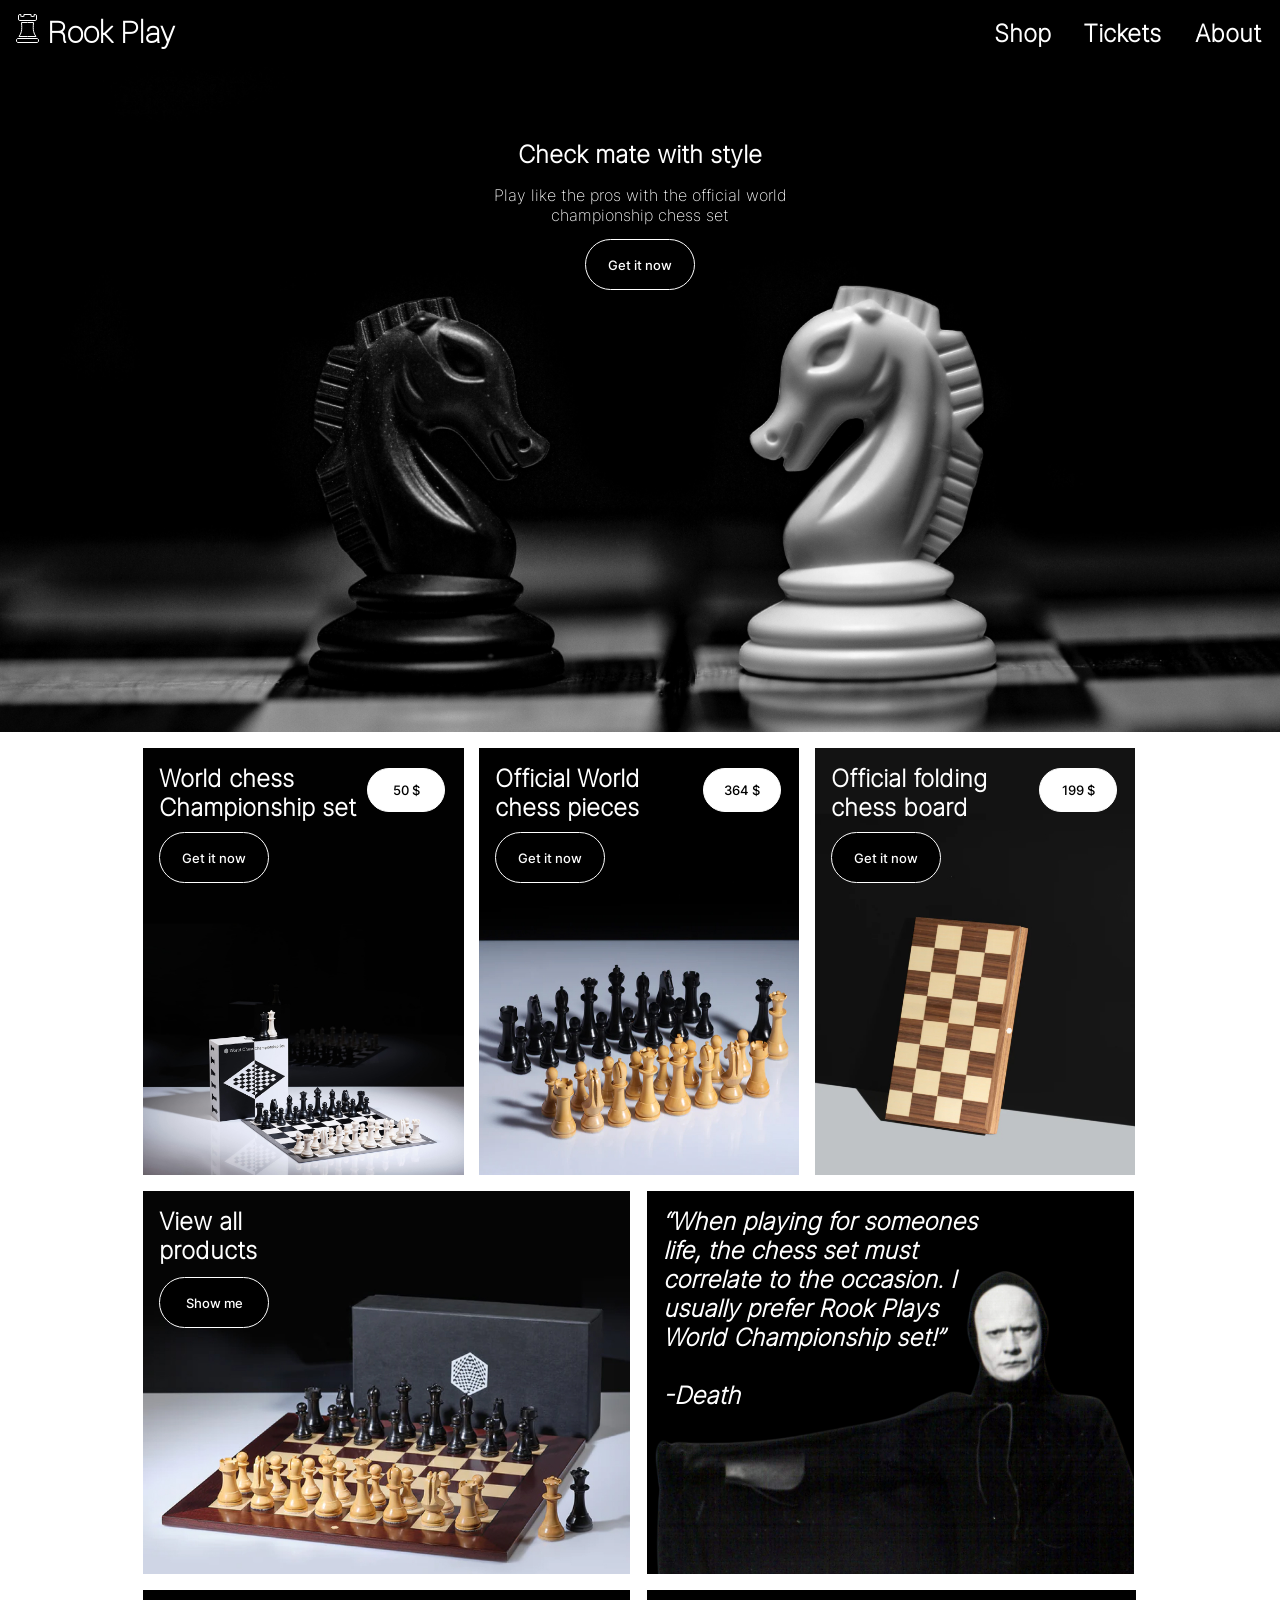
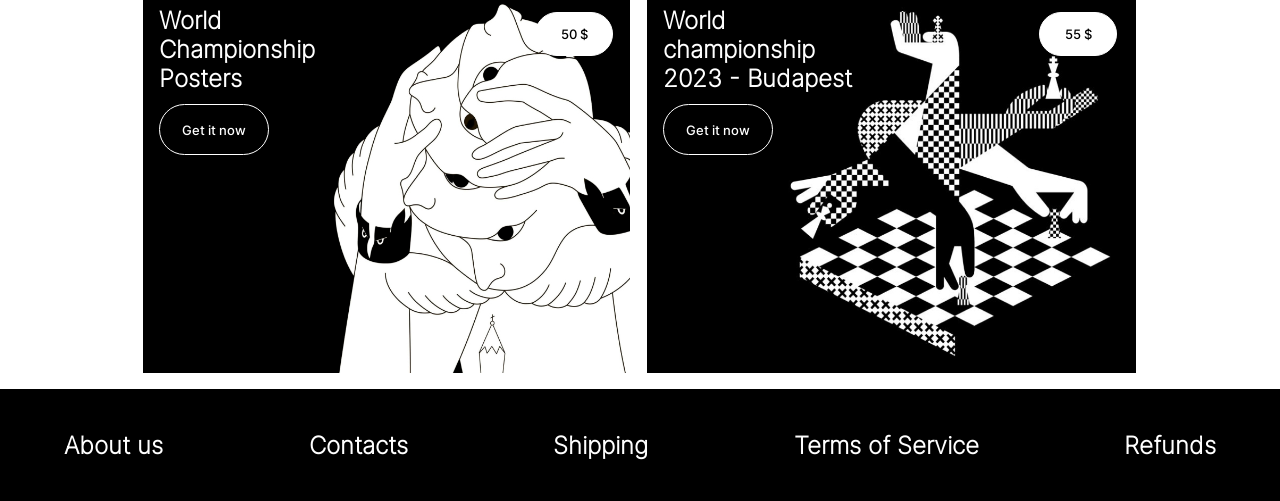
==== commit 569a28ed: "final commit, fixed the ipad view" ====
--- a/index.html
+++ b/index.html
@@ -94,7 +94,8 @@
       <section id="quote" class="card">
         <h2 class="quote">
           “When playing for someones life, the chess set must correlate to the
-          occasion. I usually prefer the World Championship set!” <br /><br />
+          occasion. I usually prefer Rook Plays World Championship set!”
+          <br /><br />
           -Death
         </h2>
         <img
@@ -123,8 +124,17 @@
           championship <br />
           2023 - Budapest
         </h2>
-        <img class="picturesMobile" src="/pictures/tickets.png" alt="tickets" />
-        <img class="picturesDesktop" src="/pictures/ticketsDesktop.jpg" />
+        <img
+          id="ticketPictureMobile"
+          class="picturesMobile"
+          src="/pictures/tickets.png"
+          alt="tickets"
+        />
+        <img
+          id="ticketPictureDesktop"
+          class="picturesDesktop"
+          src="/pictures/ticketsDesktop.jpg"
+        />
         <button class="buy">Get it now</button>
         <button class="price">55 $</button>
       </section>
--- a/styles.css
+++ b/styles.css
@@ -185,14 +185,43 @@
   flex-direction: column;
 }
 
-@media screen and (min-width: 640px) {
+@media screen and (min-width: 769px) {
   main {
     display: grid;
-    grid-template-columns: repeat(2, 1fr);
+    justify-content: center;
+    grid-template-columns: repeat(2, 320px);
+    grid-template-rows: repeat(427px, 427px, 427px, 427px);
     margin-left: 0;
     margin-right: 0;
-  }
-
+    margin-top: 2rem;
+    gap: 2rem;
+  }
+
+  .card {
+    margin-top: 0;
+  }
+
+  #ticketPictureDesktop {
+    display: flex;
+    width: 672px;
+    grid-row-start: 4;
+    grid-column-start: 1;
+    margin-left: 22rem;
+  }
+
+  #ticket button.buy {
+    margin-top: 0;
+    margin-bottom: 15.7rem;
+  }
+
+  #ticket button.price {
+    margin-left: 58rem;
+    margin-bottom: 28.4rem;
+  }
+
+  #ticketPictureMobile {
+    display: none;
+  }
   .footerText {
     justify-content: space-between;
     flex-direction: row;
@@ -210,6 +239,10 @@
   nav h1 {
     font-size: 30px;
     padding-top: 0.3rem;
+  }
+
+  #ticketPictureDesktop {
+    margin-left: 0;
   }
   .hamburgerMenu {
     display: none;
@@ -333,9 +366,12 @@
     grid-row-start: 3;
   }
 
-  #poster button.buy,
+  #poster button.buy {
+    margin-top: 6.5rem;
+  }
+
   #ticket button.buy {
-    margin-top: 7rem;
+    margin-top: 9.2rem;
   }
   #ticket button.price,
   #poster button.price {
@@ -421,6 +457,10 @@
     margin-bottom: 34rem;
   }
 
+  #ticketPictureDesktop {
+    width: auto;
+  }
+
   #poster button.buy,
   #ticket button.buy {
     margin-top: 0rem;
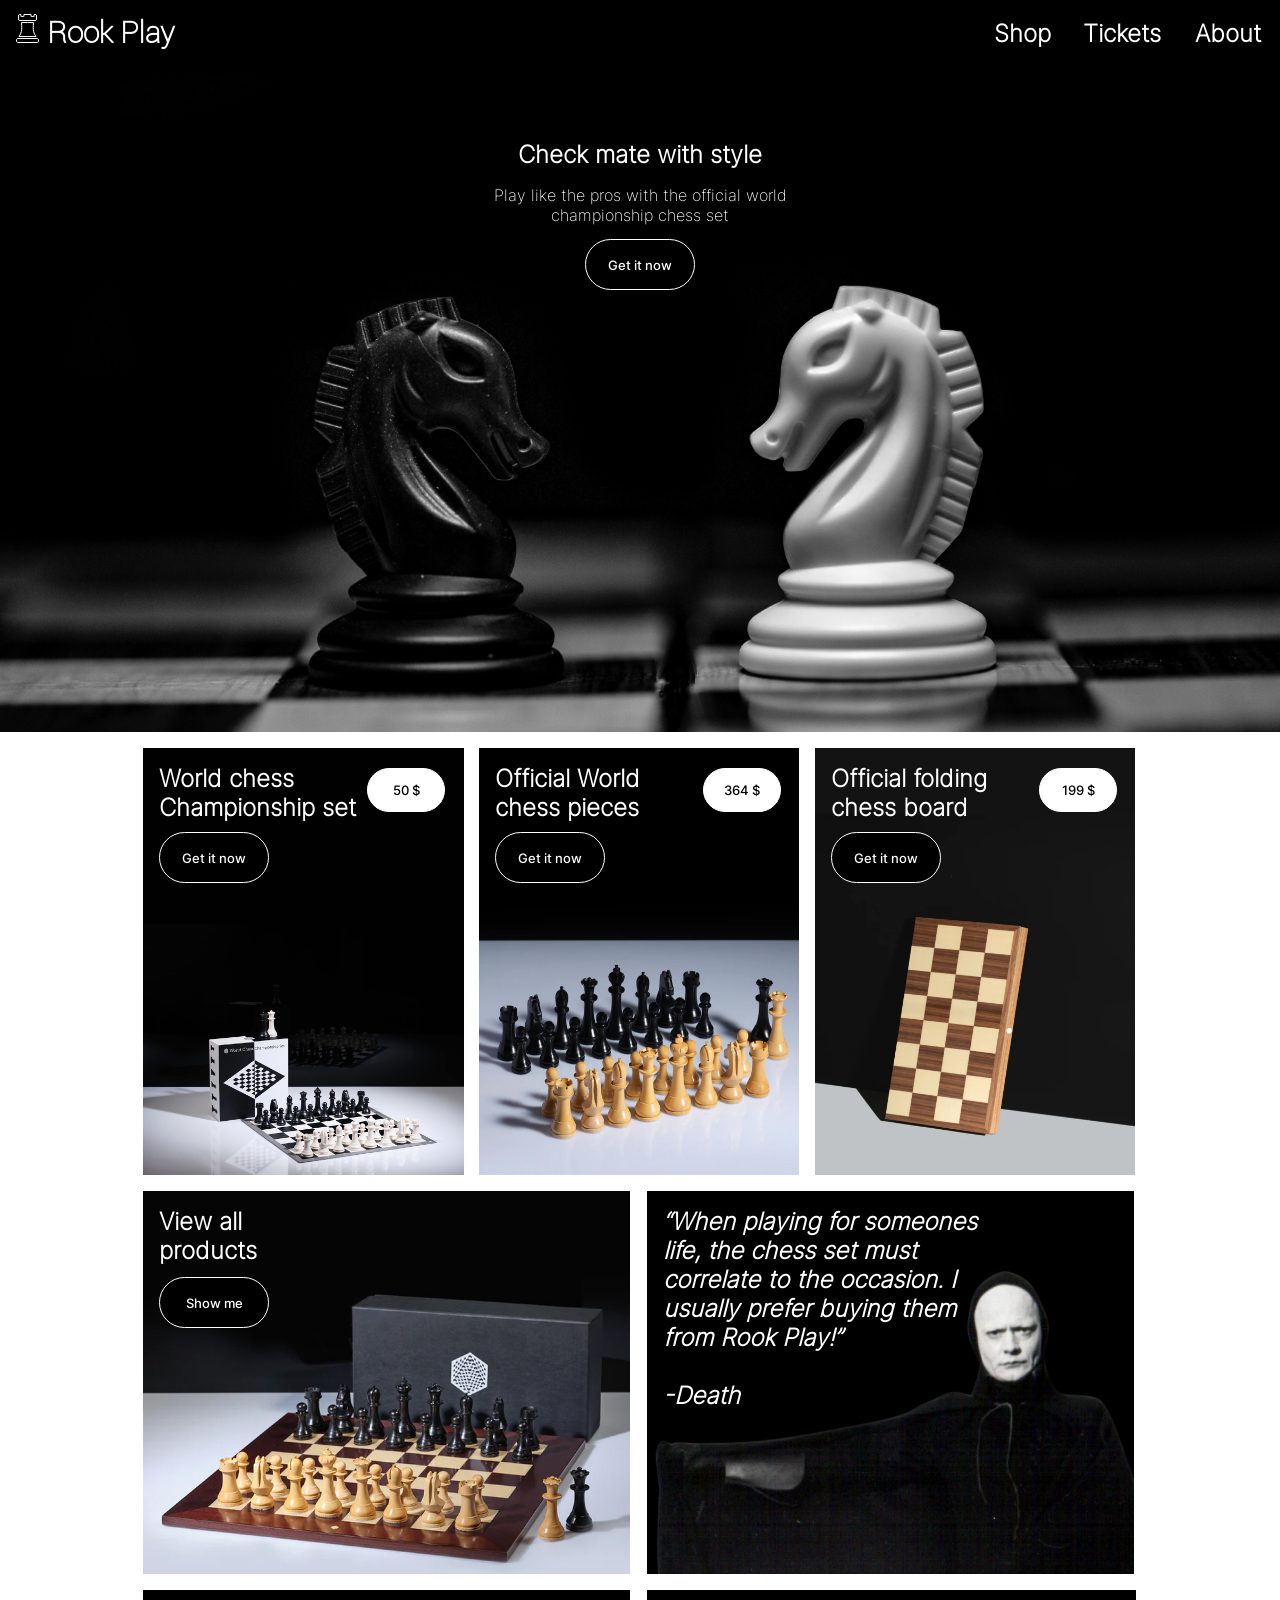
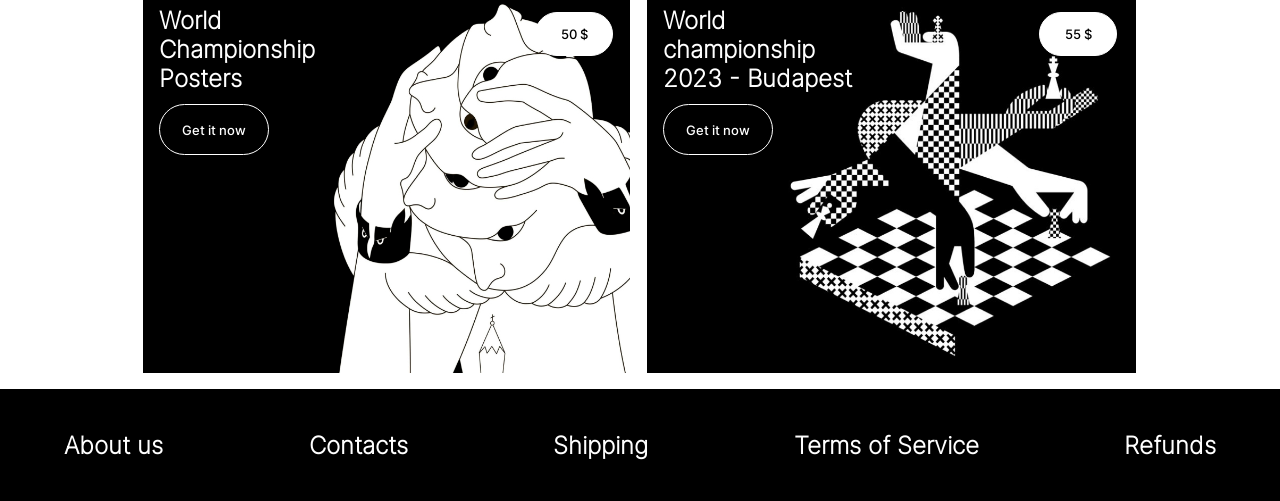
==== commit 78802729: "fixed some minor margin things" ====
--- a/index.html
+++ b/index.html
@@ -94,7 +94,7 @@
       <section id="quote" class="card">
         <h2 class="quote">
           “When playing for someones life, the chess set must correlate to the
-          occasion. I usually prefer Rook Plays World Championship set!”
+          occasion. I usually prefer buying them from Rook Play!”
           <br /><br />
           -Death
         </h2>
--- a/styles.css
+++ b/styles.css
@@ -181,6 +181,7 @@
   margin-left: 1.5rem;
   margin-top: 1rem;
   margin-bottom: 1rem;
+  gap: 0.5rem;
   display: flex;
   flex-direction: column;
 }
@@ -194,6 +195,7 @@
     margin-left: 0;
     margin-right: 0;
     margin-top: 2rem;
+    margin-bottom: 2rem;
     gap: 2rem;
   }
 
@@ -403,6 +405,7 @@
     align-items: center;
     margin-left: 4rem;
     margin-right: 4rem;
+    gap: 0;
   }
   footer {
     height: 7rem;
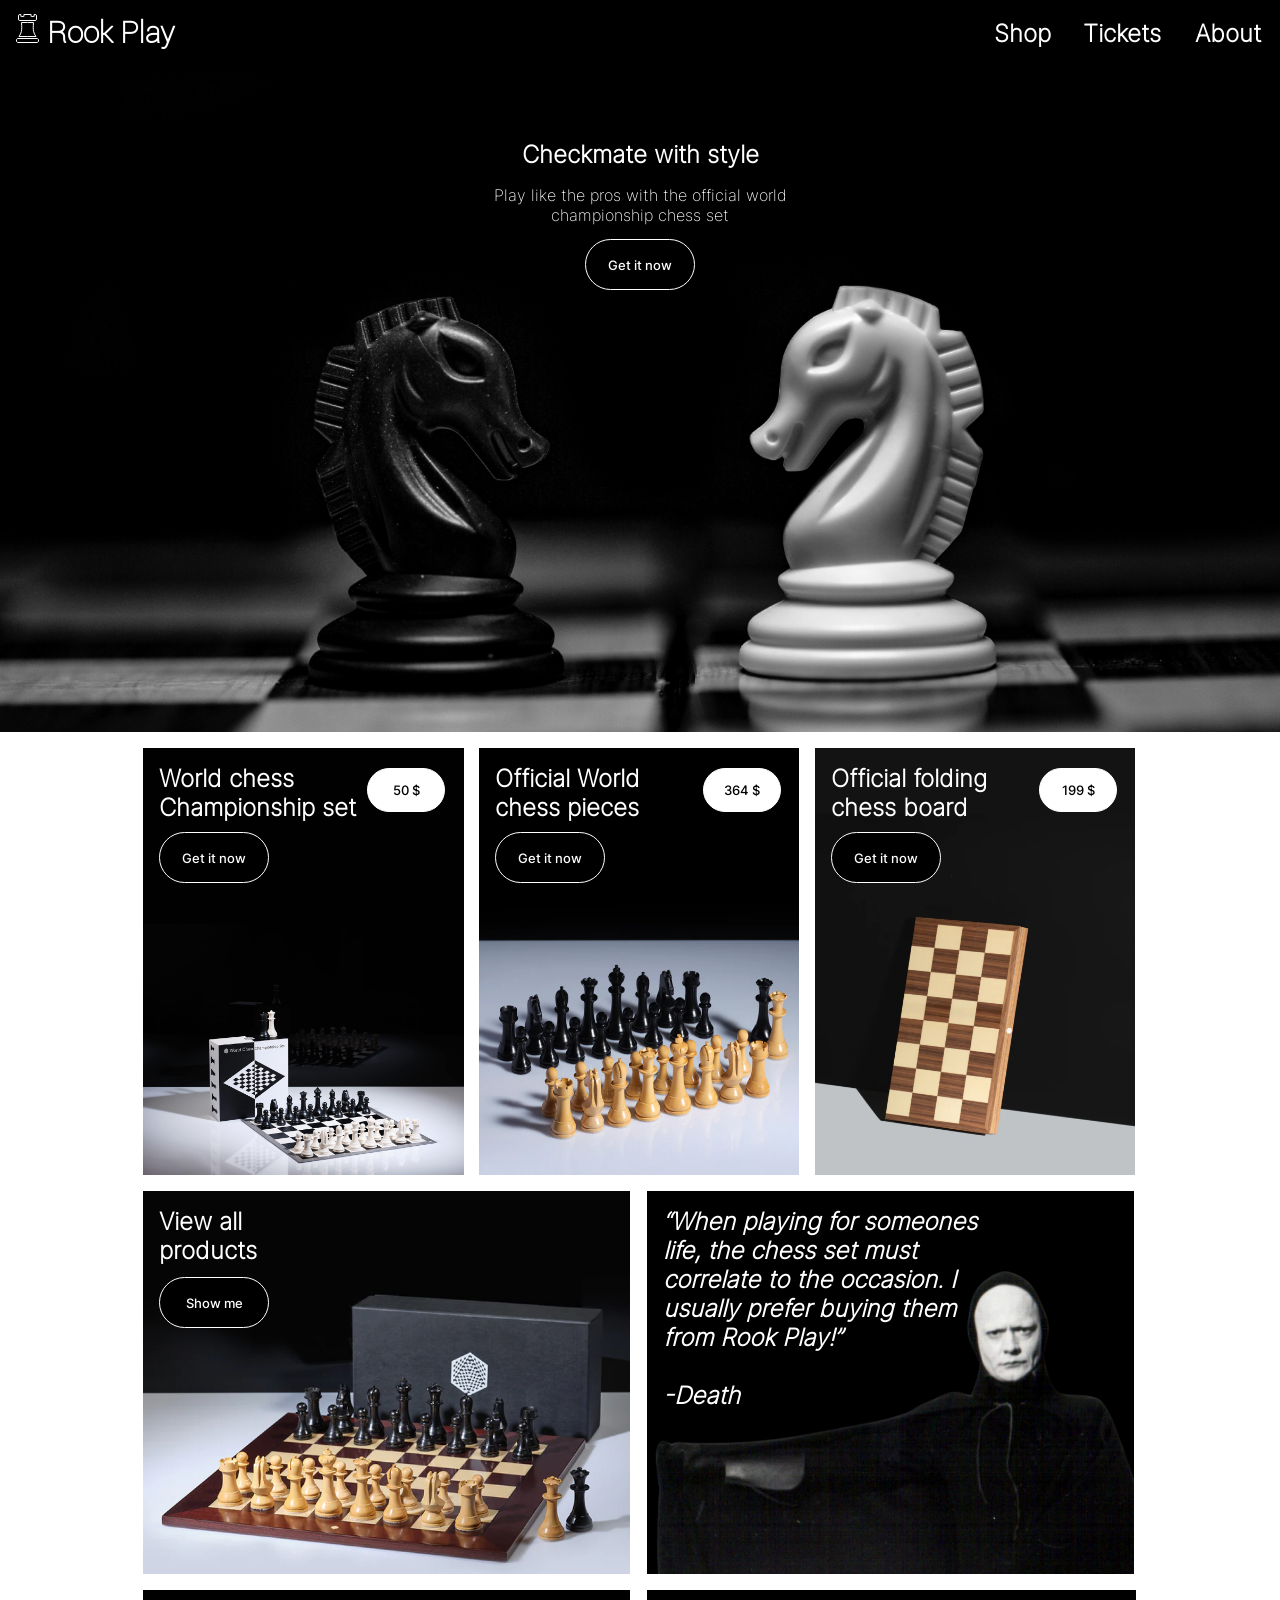
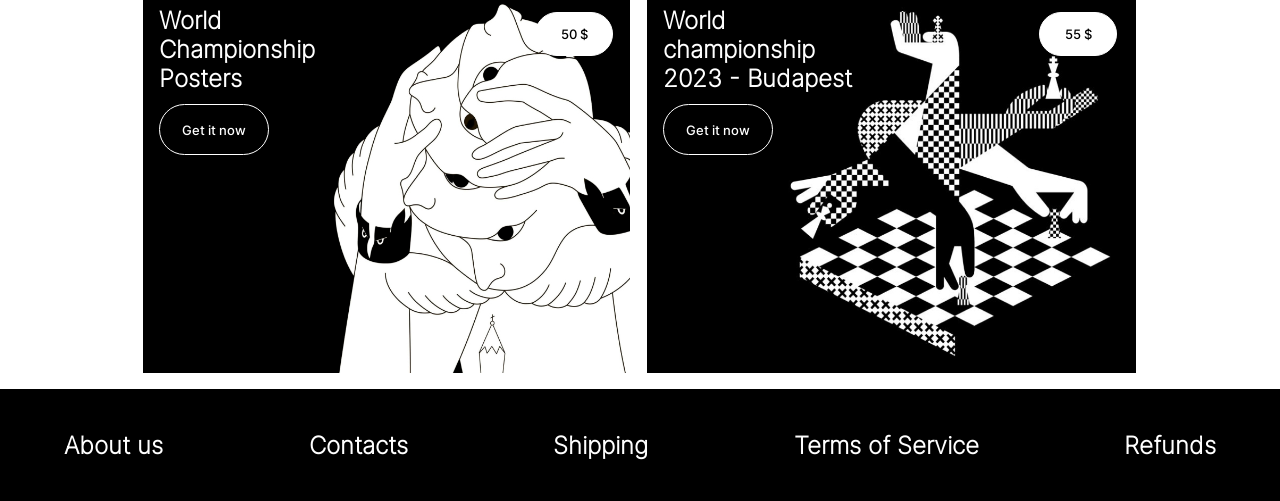
==== commit e9470d4f: "typo fix" ====
--- a/index.html
+++ b/index.html
@@ -26,7 +26,7 @@
       </nav>
     </header>
     <section class="hero">
-      <h2>Check mate with style</h2>
+      <h2>Checkmate with style</h2>
       <p>Play like the pros with the official world championship chess set</p>
       <img class="heroMobile" src="/pictures/heroSmallDesktop.jpg" />
       <img class="heroSmallDesktop" src="/pictures/heroSmallDesktop.jpg" />
--- a/styles.css
+++ b/styles.css
@@ -218,7 +218,7 @@
 
   #ticket button.price {
     margin-left: 58rem;
-    margin-bottom: 28.4rem;
+    margin-bottom: 27.8rem;
   }
 
   #ticketPictureMobile {
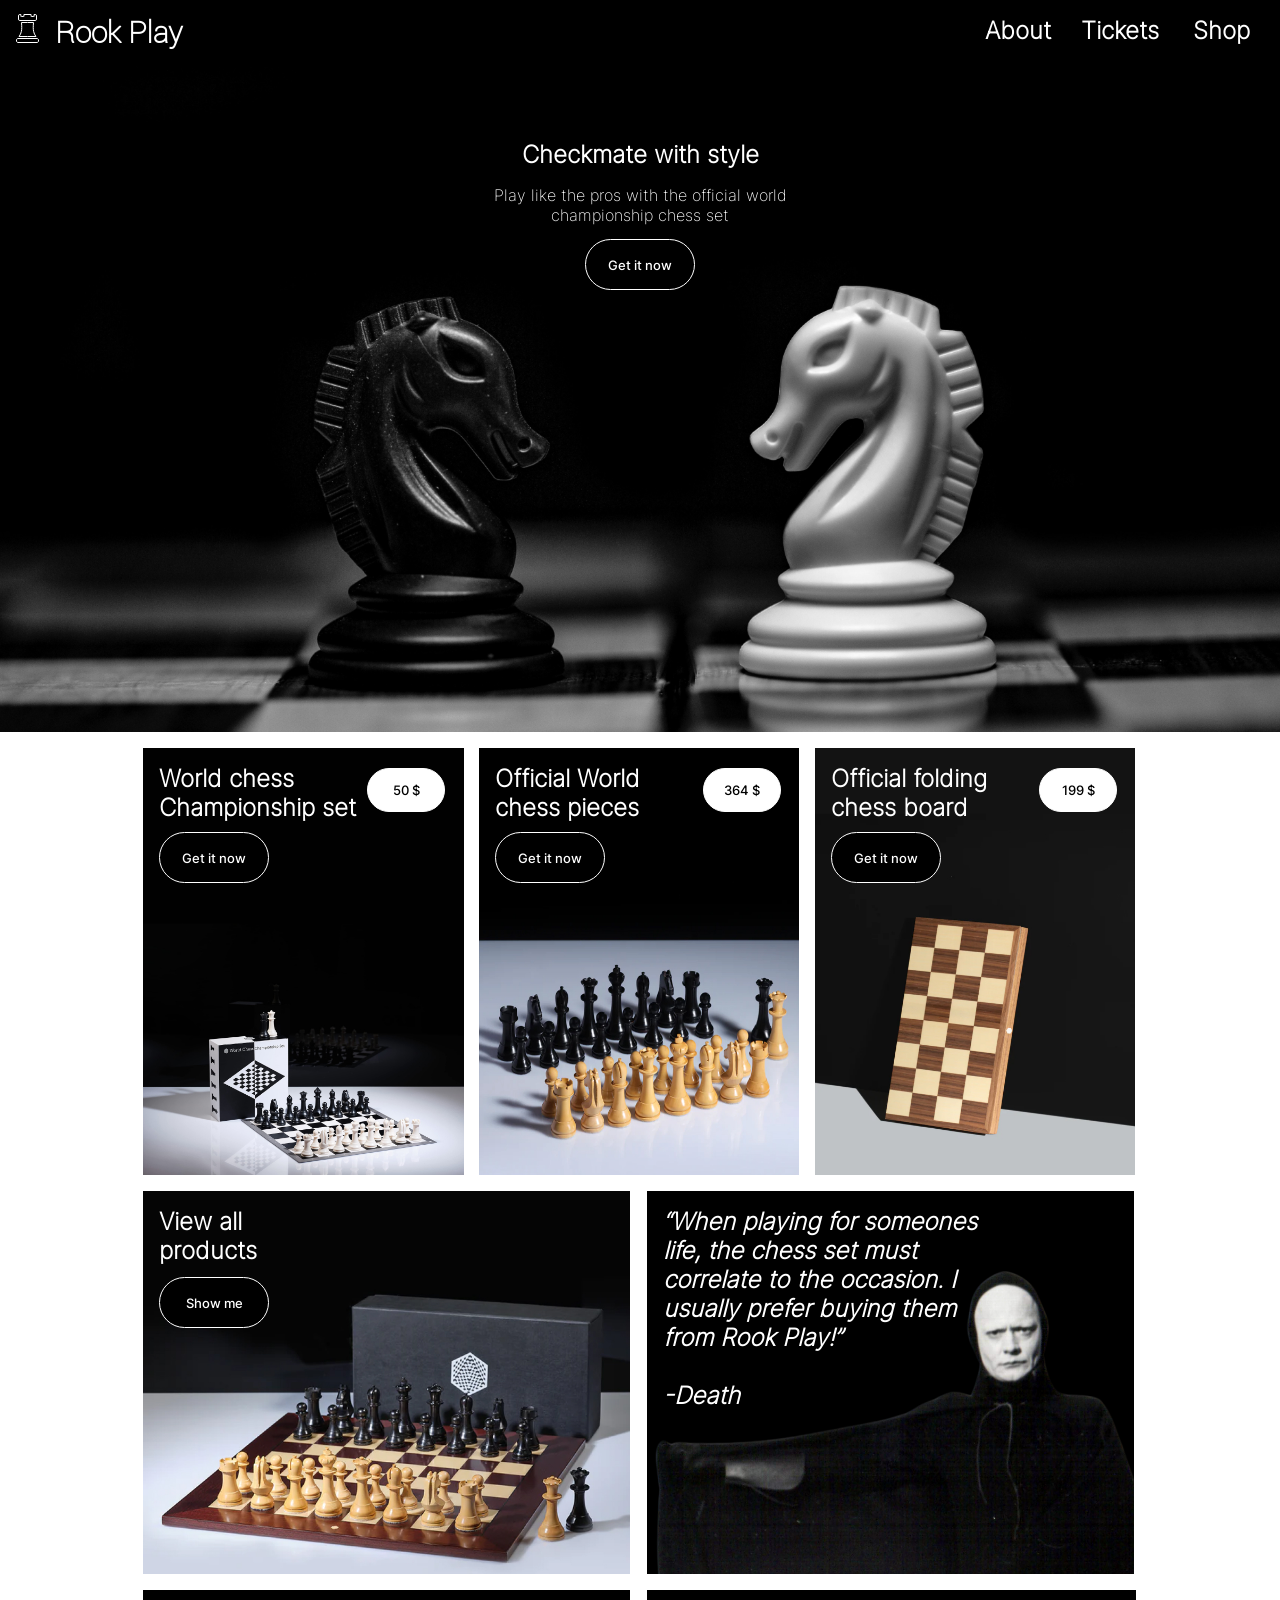
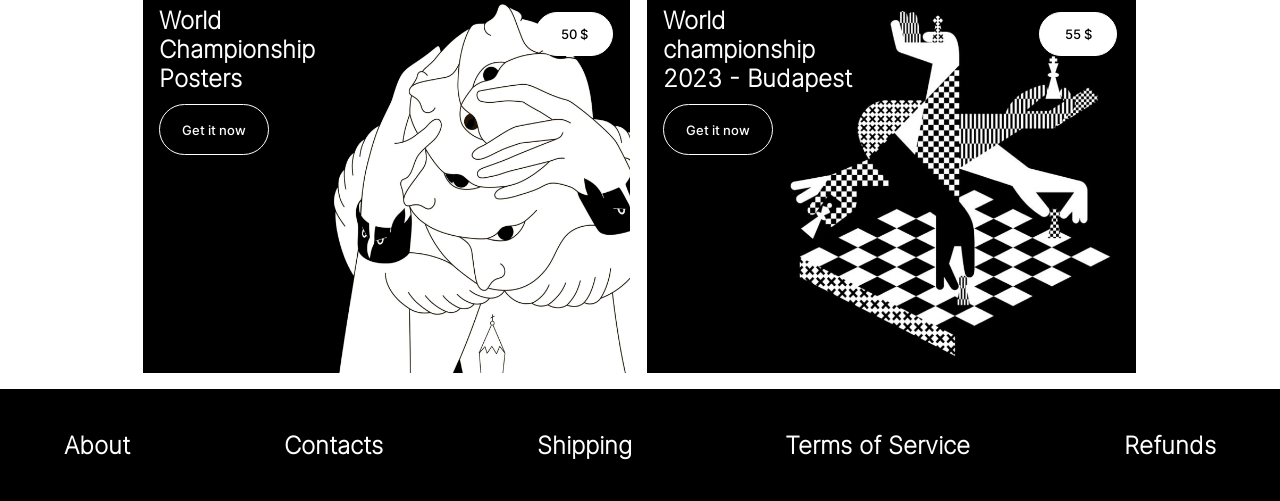
==== commit 3ef7d0eb: "removed some fluff and added css animation" ====
--- a/index.html
+++ b/index.html
@@ -6,6 +6,7 @@
     <meta charset="UTF-8" />
     <meta http-equiv="X-UA-Compatible" content="IE=edge" />
     <meta name="viewport" content="width=device-width, initial-scale=1.0" />
+
     <title>Rookplay</title>
   </head>
   <body>
@@ -14,14 +15,16 @@
         <div class="logo">
           <img src="/pictures/logo.svg" />
         </div>
-        <div class="navInfo">
+        <div class="title">
           <h1>Rook Play</h1>
         </div>
-        <div class="about">
-          <h2>About</h2>
+        <div class="navLinks">
+          <div class="about">
+            <h2>About</h2>
+          </div>
+          <div class="tickets"><h2>Tickets</h2></div>
+          <div class="shop"><h2>Shop</h2></div>
         </div>
-        <div class="tickets"><h2>Tickets</h2></div>
-        <div class="shop"><h2>Shop</h2></div>
         <img class="hamburgerMenu" src="/pictures/hamburgerMenu.svg" />
       </nav>
     </header>
@@ -142,12 +145,23 @@
 
     <footer>
       <div class="footerText">
-        <h3>About us</h3>
-        <h3>Contacts</h3>
-        <h3>Shipping</h3>
-        <h3>Terms of Service</h3>
-        <h3>Refunds</h3>
+        <div class="about">
+          <h3>About</h3>
+        </div>
+        <div class="contacts">
+          <h3>Contacts</h3>
+        </div>
+        <div class="shippings">
+          <h3>Shipping</h3>
+        </div>
+        <div class="terms">
+          <h3>Terms of Service</h3>
+        </div>
+        <div class="refunds">
+          <h3>Refunds</h3>
+        </div>
       </div>
     </footer>
+    <script defer src="script.js"></script>
   </body>
 </html>
--- a/styles.css
+++ b/styles.css
@@ -24,10 +24,11 @@
   color: white;
 }
 
-.navInfo {
+.title {
   display: flex;
   align-items: center;
   justify-content: space-between;
+  cursor: pointer;
 }
 .hamburgerMenu {
   position: absolute;
@@ -238,9 +239,126 @@
 }
 
 @media screen and (min-width: 1025px) {
+  nav {
+    background-color: black;
+    display: flex;
+    align-items: center;
+    height: 3.75rem;
+    flex-direction: row;
+    margin-right: 0;
+    padding: 0;
+  }
+
   nav h1 {
     font-size: 30px;
     padding-top: 0.3rem;
+    color: white;
+    padding-left: 0;
+  }
+
+  nav h2 {
+    color: white;
+  }
+
+  .logo {
+    padding-left: 1rem;
+    padding-right: 1rem;
+    cursor: pointer;
+  }
+  .navLinks {
+    display: flex;
+    flex-direction: row;
+    right: 0;
+    position: absolute;
+    width: 263px;
+    height: 3.75rem;
+    margin-right: 2rem;
+  }
+  .about {
+    width: 66.07px;
+  }
+  .tickets {
+    width: 79.5px;
+    padding-left: 6rem;
+  }
+
+  .shop {
+    width: 56.94px;
+    padding-left: 7rem;
+  }
+
+  .about,
+  .tickets,
+  .shop,
+  .contacts,
+  .shippings,
+  .terms,
+  .refunds {
+    display: flex;
+    align-items: center;
+    cursor: pointer;
+    width: auto;
+  }
+
+  .about::after,
+  .tickets::after,
+  .shop::after,
+  .contacts::after,
+  .shippings::after,
+  .terms::after,
+  .refunds::after {
+    content: "";
+    display: block;
+    position: absolute;
+    height: 2px;
+    margin-top: 2.5rem;
+    background: white;
+    transition: transform 0.4s ease-in-out;
+    transform: scale(0);
+  }
+
+  .about::after {
+    width: 66.07px;
+  }
+  .tickets::after {
+    width: 79.5px;
+  }
+  .shop::after {
+    width: 56.94px;
+  }
+  .title::after {
+    width: 128.34px;
+  }
+
+  .contacts::after {
+    width: 100.47px;
+  }
+
+  .shippings::after {
+    width: 95.95px;
+  }
+
+  .terms::after {
+    width: 186.06px;
+  }
+
+  .refunds::after {
+    width: 91px;
+  }
+
+  .about:hover::after,
+  .tickets:hover::after,
+  .shop:hover::after,
+  .contacts:hover::after,
+  .shippings:hover::after,
+  .terms:hover::after,
+  .refunds:hover::after {
+    transform: scale(1);
+  }
+
+  .buy:hover {
+    color: black;
+    background-color: white;
   }
 
   #ticketPictureDesktop {
@@ -253,30 +371,6 @@
   .card {
     margin-top: 0;
   }
-
-  .about,
-  .tickets,
-  .shop {
-    display: flex;
-    position: absolute;
-    right: 0;
-    align-items: center;
-    padding-top: 0.4rem;
-    cursor: pointer;
-  }
-
-  .about {
-    padding-right: 5.3rem;
-  }
-
-  .tickets {
-    padding-right: 12.3rem;
-  }
-
-  .shop {
-    padding-right: 17.9rem;
-  }
-
   .hero {
     height: 42rem;
   }
